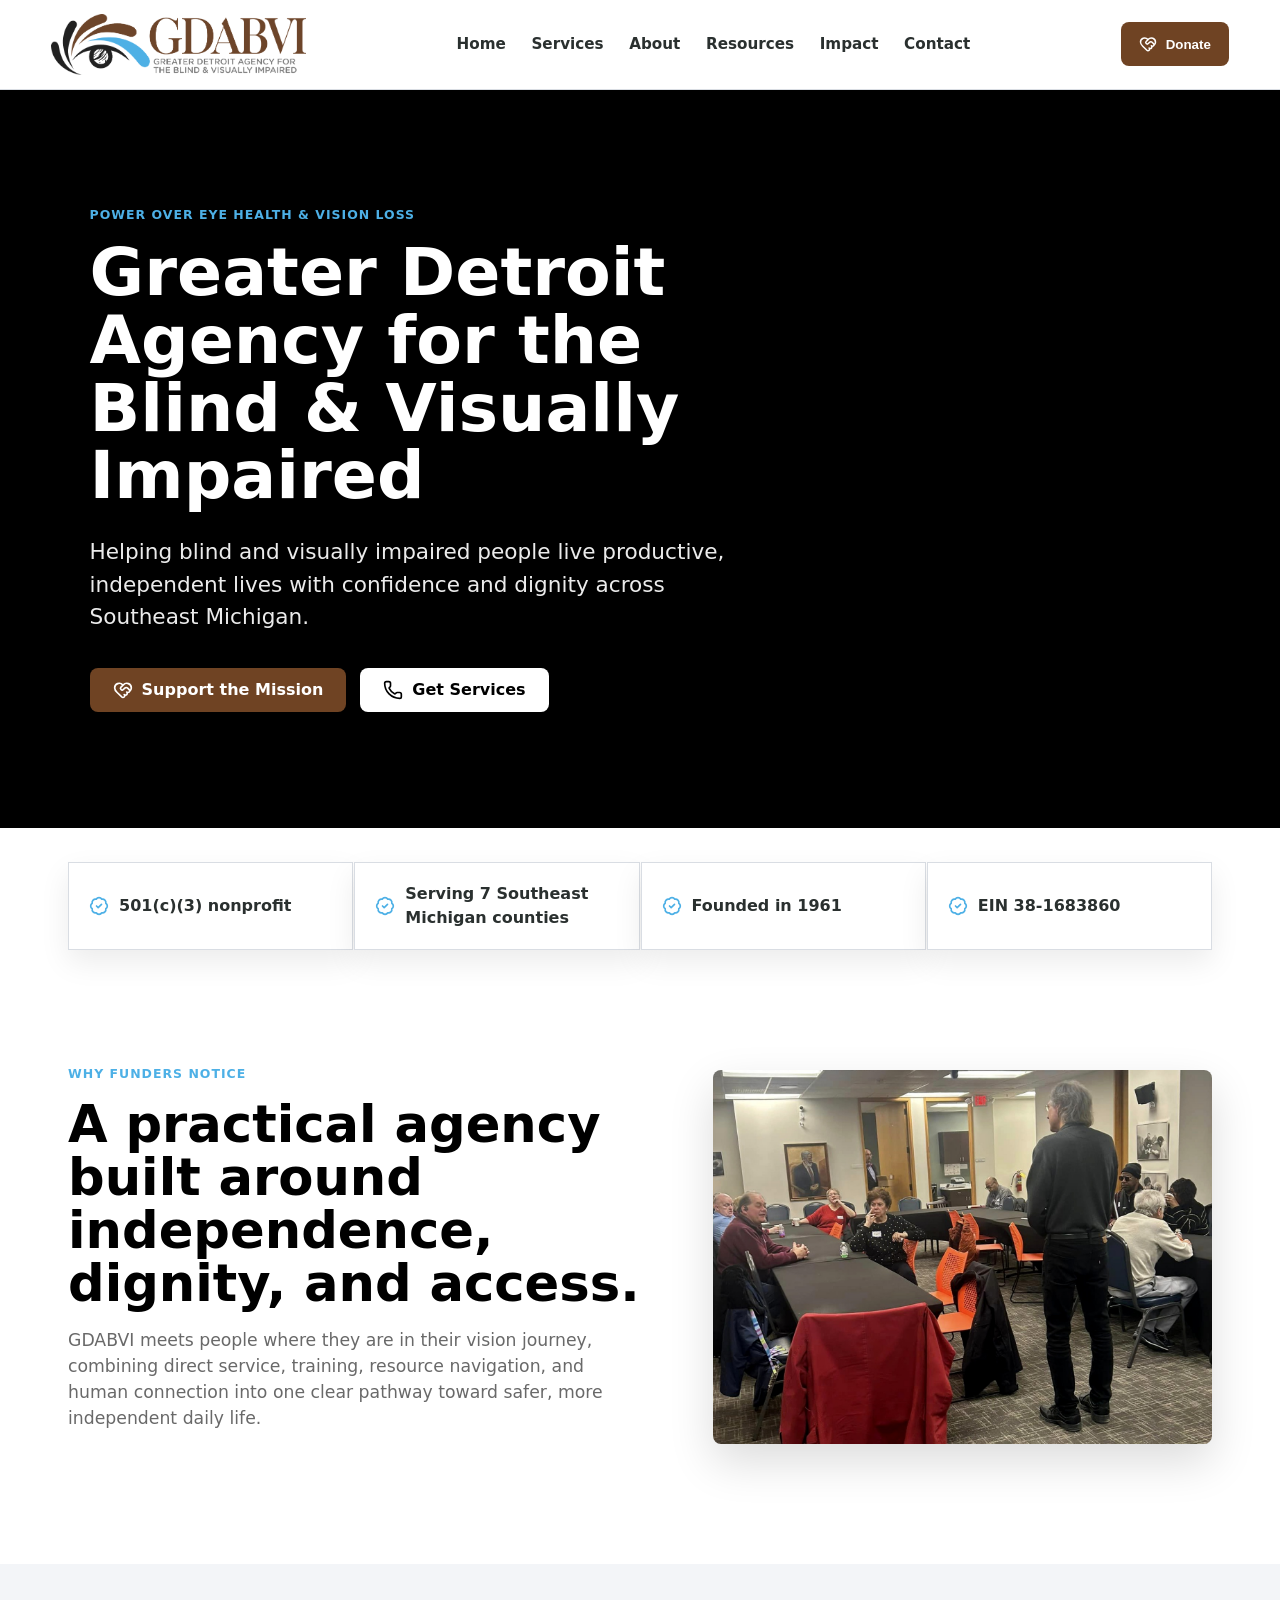
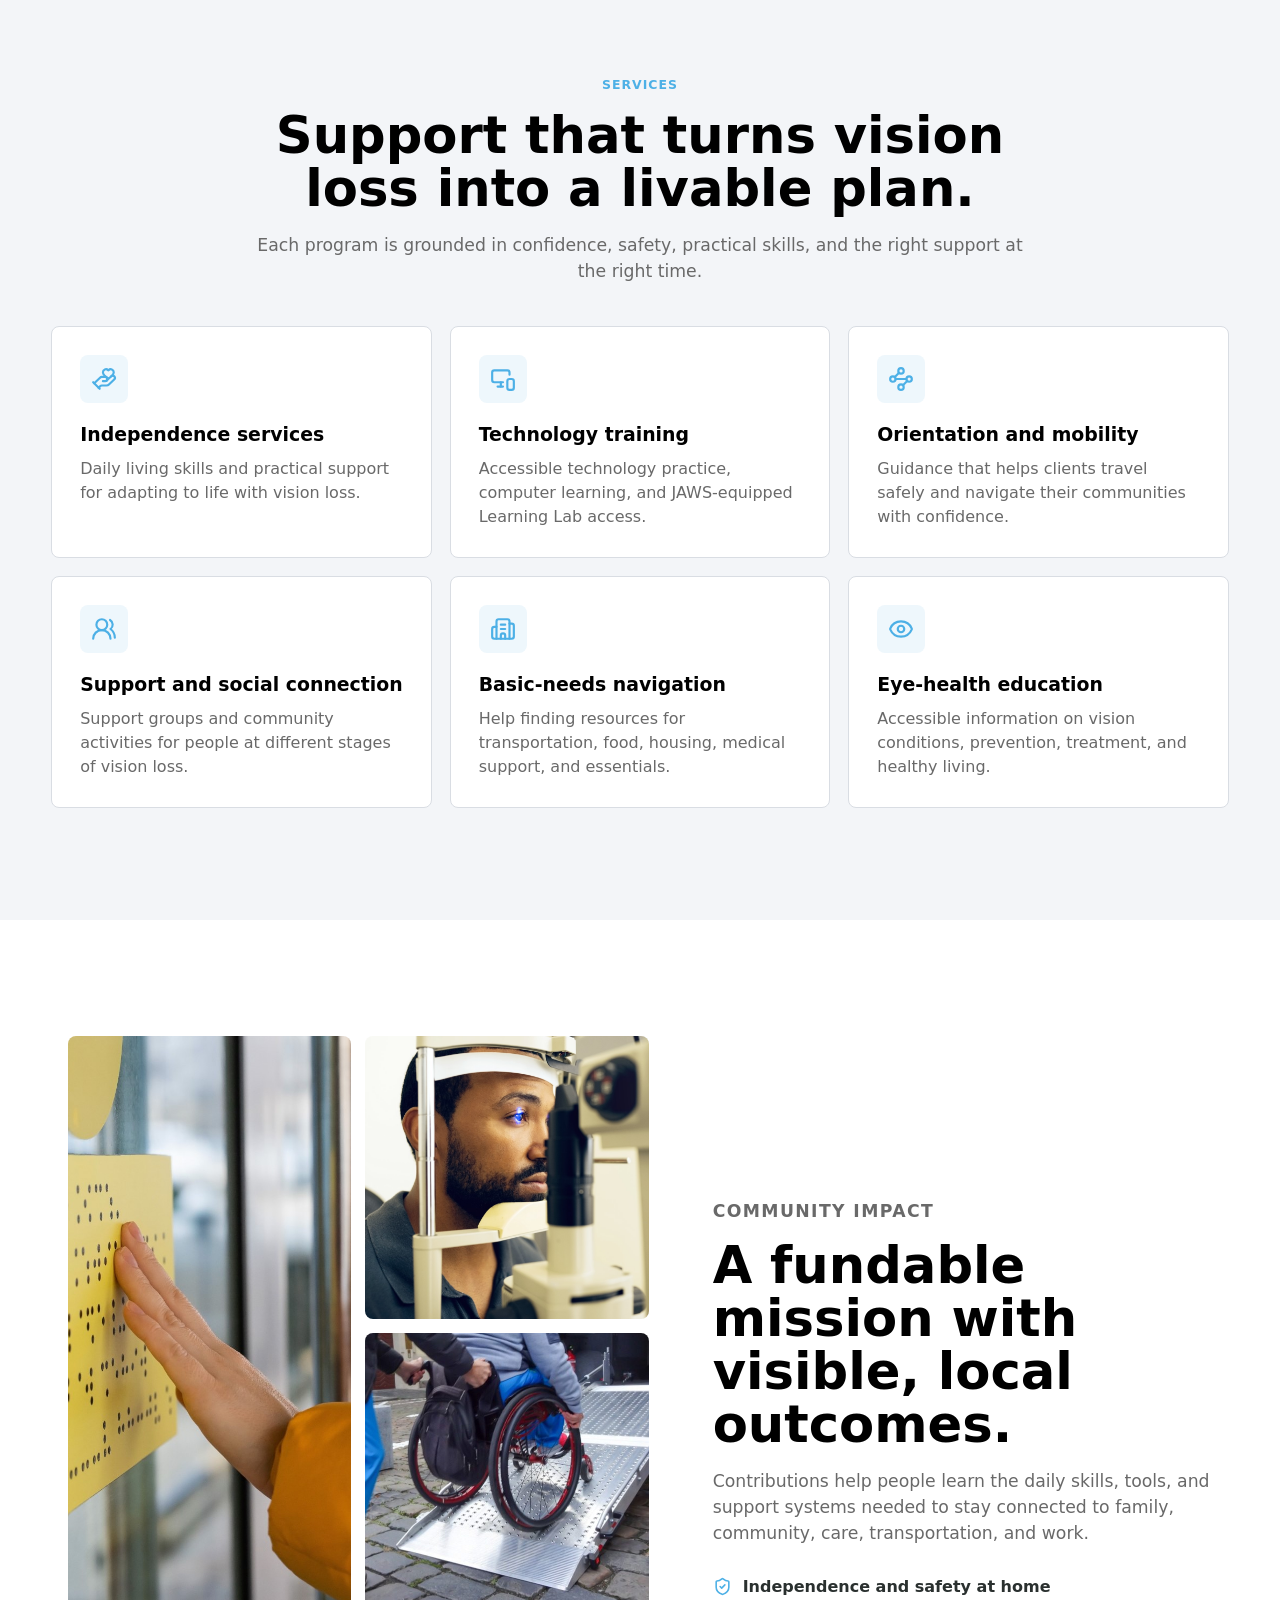
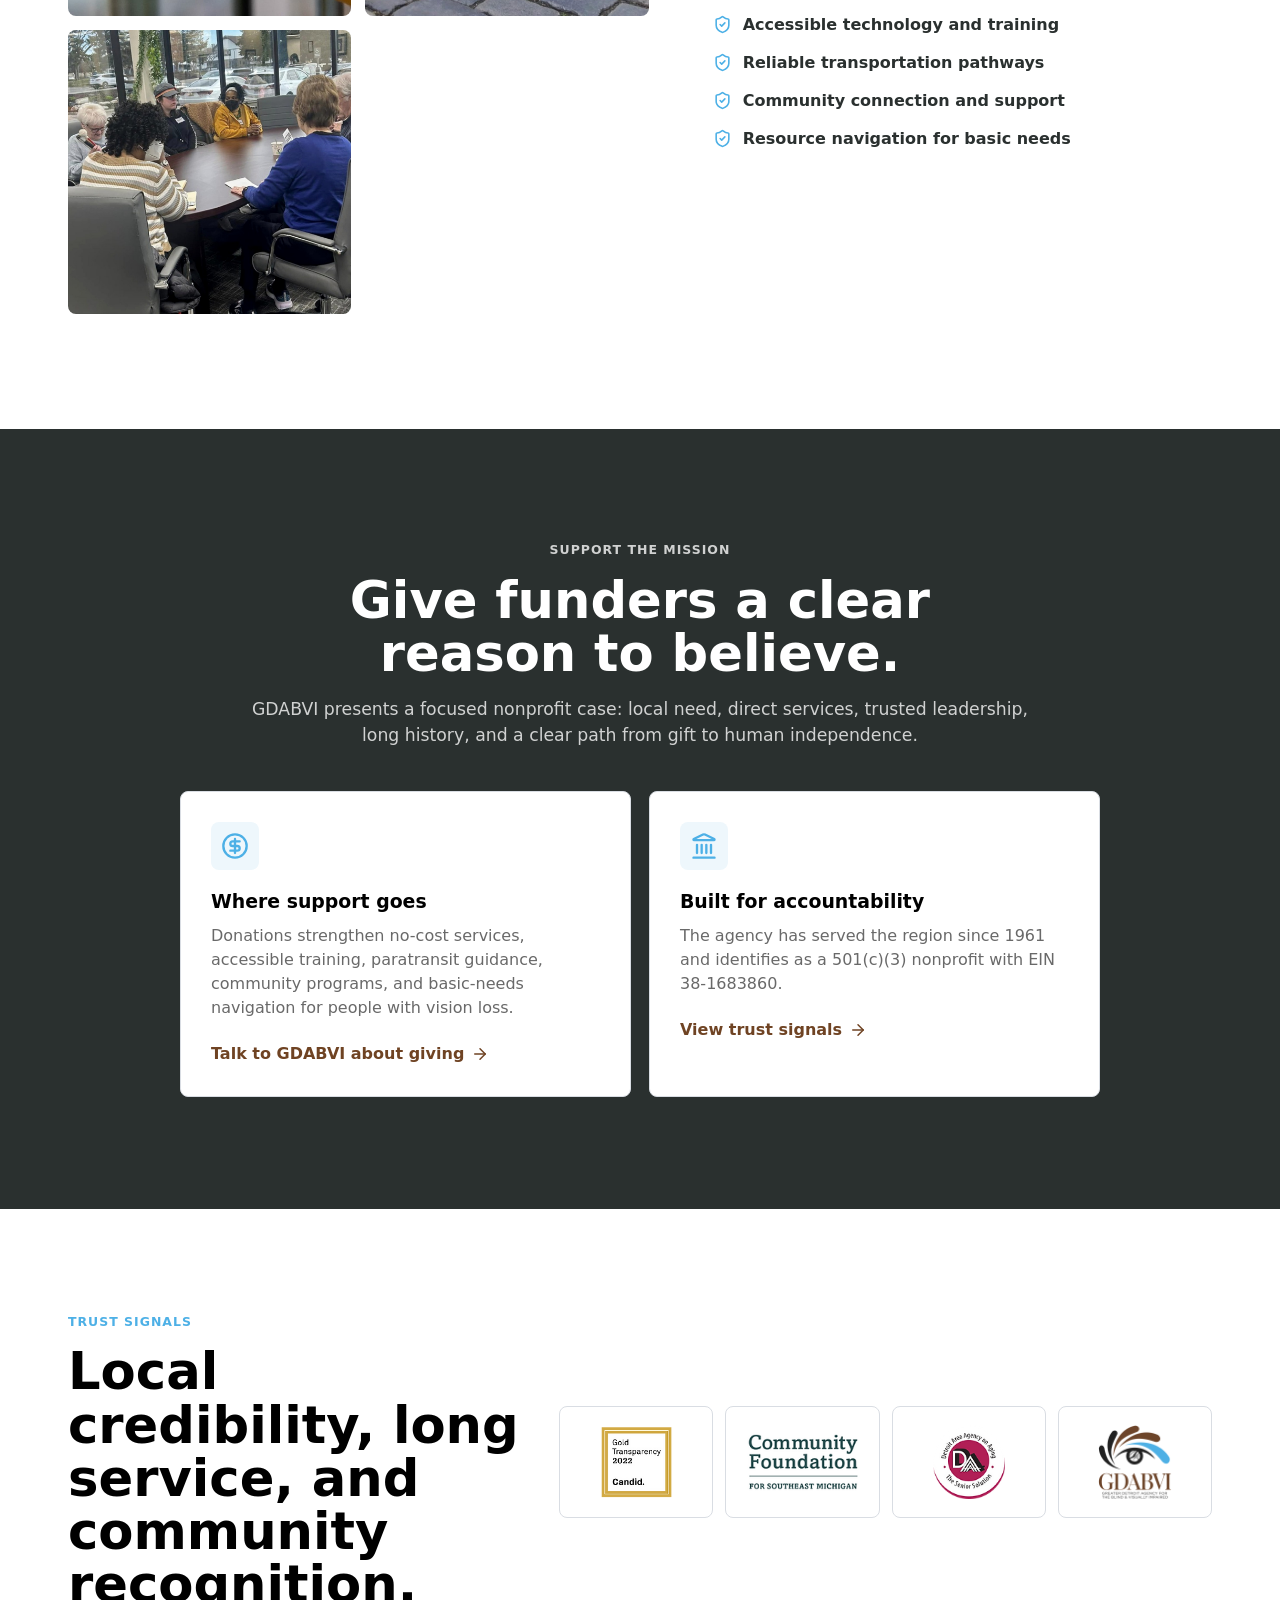
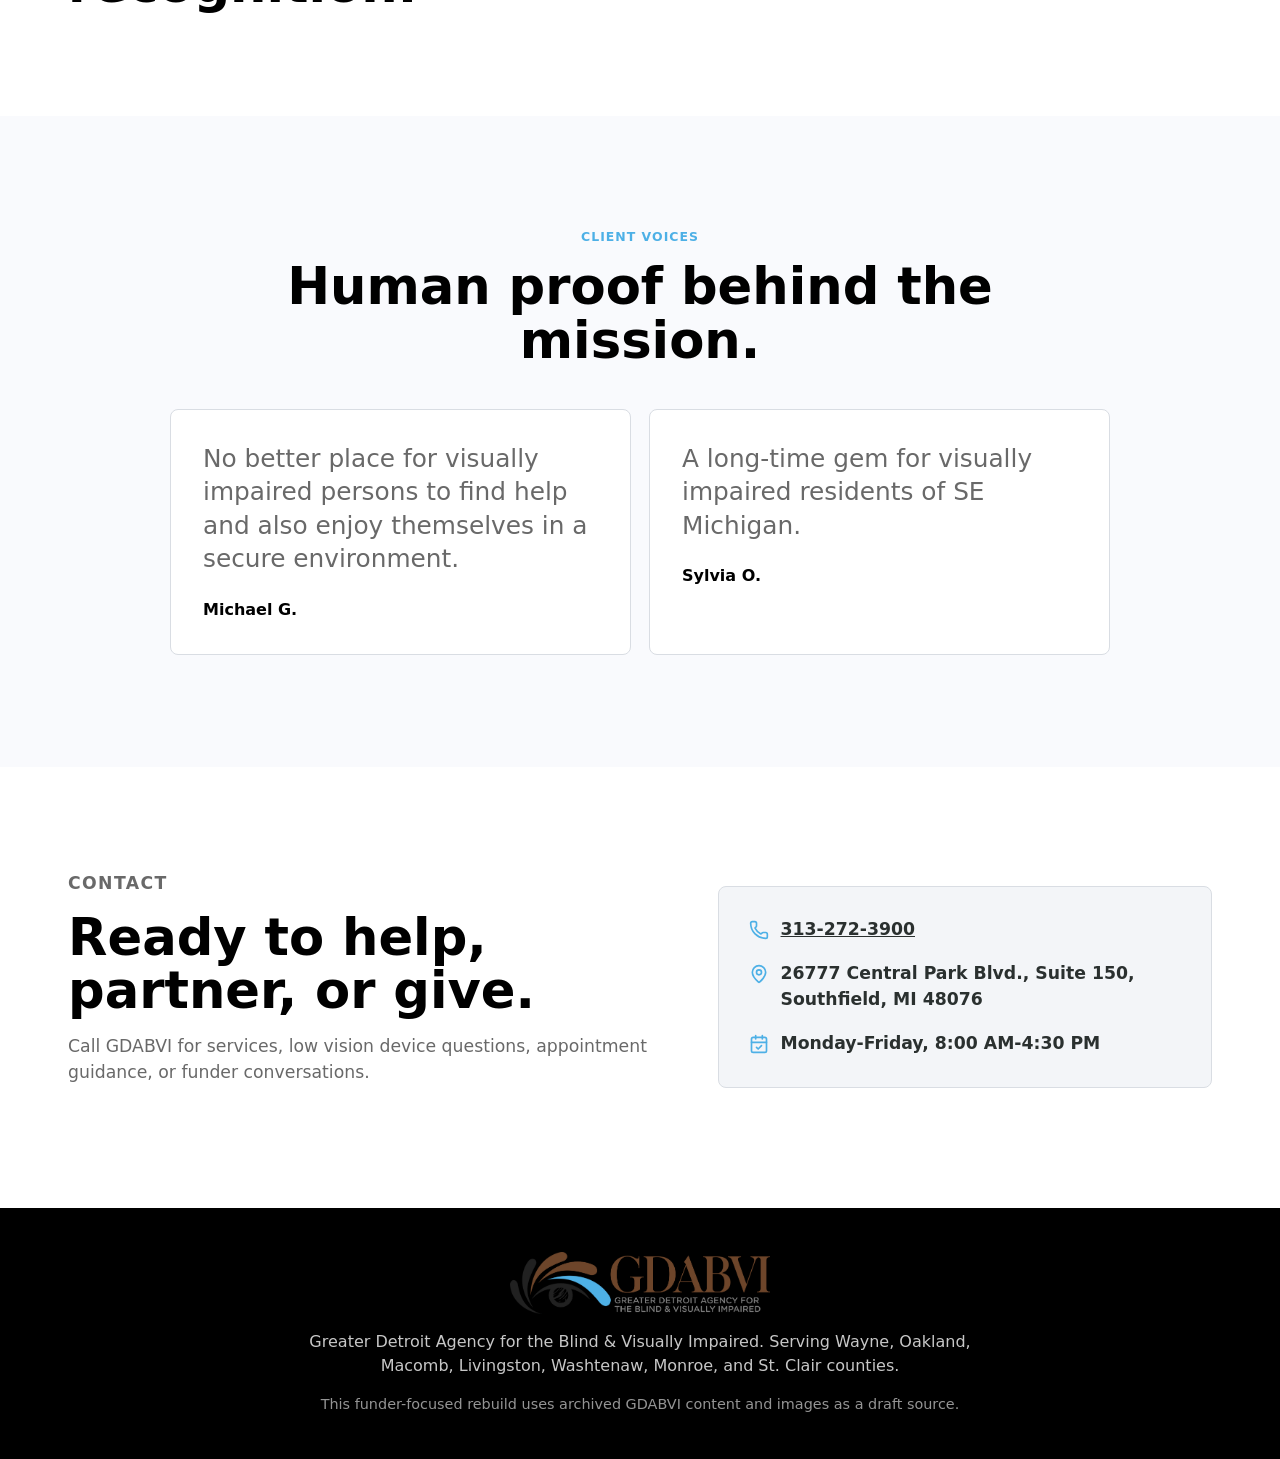
==== index.html @ 539a7a7c "Publish GDABVI static website" ====
<!doctype html>
<html lang="en">
  <head>
    <meta charset="UTF-8" />
    <meta name="viewport" content="width=device-width, initial-scale=1.0" />
    <meta
      name="description"
      content="Greater Detroit Agency for the Blind and Visually Impaired helps blind and visually impaired people live independent lives with confidence and dignity."
    />
    <title>GDABVI | Life Beyond Sight</title>
    <script type="module" crossorigin src="./assets/index-BLLdKaLo.js"></script>
    <link rel="stylesheet" crossorigin href="./assets/index-Du0Cpmyk.css">
  </head>
  <body>
    <div id="root"></div>
  </body>
</html>
---- assets/index-Du0Cpmyk.css ----
:root{--color-ink: #202020;--color-black: #000000;--color-charcoal: #2a302f;--color-gray: #696969;--color-mid-gray: #808080;--color-line: #d9dde3;--color-soft: #f3f5f8;--color-soft-2: #f9fafd;--color-white: #ffffff;--color-blue: #4db0e6;--color-brown: #6f4323;--color-brown-dark: #56321d;--shadow-soft: 0 18px 45px rgba(0, 0, 0, .14);--max-width: 1180px;--radius: 8px;color:var(--color-ink);background:var(--color-white);font-family:Inter,ui-sans-serif,system-ui,-apple-system,BlinkMacSystemFont,Segoe UI,sans-serif;font-size:16px;line-height:1.5}*{box-sizing:border-box}html{scroll-behavior:smooth}body{margin:0;min-width:320px;background:var(--color-white)}img{display:block;max-width:100%}a{color:inherit}a:focus-visible,button:focus-visible{outline:3px solid var(--color-blue);outline-offset:4px}.site-header{position:sticky;z-index:20;top:0;display:flex;align-items:center;justify-content:space-between;gap:24px;min-height:78px;padding:14px clamp(18px,4vw,54px);background:#fffffff5;border-bottom:1px solid var(--color-line);-webkit-backdrop-filter:blur(14px);backdrop-filter:blur(14px)}.brand{display:inline-flex;align-items:center;width:min(255px,47vw)}.brand img{width:100%;height:auto}.nav-links{display:flex;align-items:center;gap:clamp(16px,2vw,30px);font-size:.95rem;font-weight:700;color:var(--color-charcoal)}.nav-links a,.nav-links button,.text-link{border:0;padding:0;background:transparent;color:inherit;font:inherit;text-decoration:none;cursor:pointer}.nav-links a:hover,.nav-links button:hover,.text-link:hover{color:var(--color-blue)}.nav-donate,.button,.menu-button{display:inline-flex;align-items:center;justify-content:center;gap:9px;min-height:44px;border-radius:var(--radius);font-weight:800;text-decoration:none}.nav-donate{border:0;padding:0 18px;background:var(--color-brown);color:var(--color-white);cursor:pointer}.nav-donate:hover,.button.primary:hover{background:var(--color-brown-dark)}.menu-button{display:none;width:46px;border:1px solid var(--color-line);color:var(--color-ink);background:var(--color-white)}.hero{position:relative;min-height:clamp(680px,82vh,840px);display:flex;align-items:center;overflow:hidden;color:var(--color-white)}.hero-slideshow,.hero-slide,.hero-overlay{position:absolute;inset:0}.hero-slideshow{overflow:hidden;background:var(--color-black)}.hero-slide{background-position:center;background-size:cover;opacity:0;transform:translate(-2%) scale(1.08);animation:heroSlide 35s infinite ease-in-out}.hero-slide:nth-child(2){background-position:center 42%}.hero-slide:nth-child(4){background-position:center 48%}@keyframes heroSlide{0%{opacity:1;transform:translate(-2%) scale(1.08)}17%{opacity:1}22%{opacity:0}95%{opacity:0;transform:translate(2%) scale(1.08)}to{opacity:1;transform:translate(-2%) scale(1.08)}}@media(prefers-reduced-motion:reduce){html{scroll-behavior:auto}.hero-slide{animation:none;opacity:0}.hero-slide:first-child{opacity:1}}.hero-overlay{background:linear-gradient(90deg,#000000c7,#0000009e 42%,#0000007a),#00000057}.hero-content{position:relative;z-index:1;width:min(820px,calc(100% - 36px));margin-left:clamp(18px,7vw,96px);padding:clamp(36px,6vh,72px) 0}.eyebrow,.kicker{margin:0 0 14px;color:var(--color-blue);font-size:.78rem;font-weight:900;letter-spacing:.08em;text-transform:uppercase}.hero h1{margin:0;max-width:13ch;color:var(--color-white);font-size:clamp(2.55rem,5.2vw,4.9rem);line-height:1.02;letter-spacing:0}.hero-copy{max-width:650px;margin:26px 0 0;color:#ffffffeb;font-size:clamp(1.08rem,2vw,1.35rem)}.hero-actions{display:flex;flex-wrap:wrap;gap:14px;margin-top:34px}.button{padding:0 22px;min-width:182px;border:1px solid transparent}.button.primary{background:var(--color-brown);color:var(--color-white)}.button.secondary{background:var(--color-white);color:var(--color-black)}.button.secondary:hover{border-color:var(--color-blue);color:var(--color-black)}.proof-strip{display:grid;grid-template-columns:repeat(4,minmax(0,1fr));gap:1px;max-width:var(--max-width);margin:0 auto;padding:clamp(22px,4vw,34px) clamp(18px,4vw,0px) 0;position:relative;z-index:2}.proof-item{display:flex;align-items:center;gap:10px;min-height:88px;padding:18px 20px;background:var(--color-white);border:1px solid var(--color-line);box-shadow:0 12px 28px #00000014;color:var(--color-charcoal);font-weight:800}.proof-item svg{flex:0 0 auto;color:var(--color-blue)}.subpage-hero{display:grid;grid-template-columns:minmax(0,.92fr) minmax(320px,.72fr);gap:clamp(34px,5vw,76px);align-items:center;max-width:var(--max-width);margin:0 auto;padding:clamp(76px,10vw,124px) clamp(18px,4vw,0px) clamp(42px,6vw,74px)}.subpage-hero h1{margin:0;color:var(--color-black);font-size:clamp(2.55rem,5.5vw,5rem);line-height:1;letter-spacing:0}.subpage-hero p:not(.eyebrow){max-width:720px;color:var(--color-gray);font-size:clamp(1.08rem,2vw,1.32rem)}.subpage-hero .button.secondary{border-color:var(--color-line);box-shadow:none}.subpage-hero-image img{width:100%;aspect-ratio:4 / 4.6;object-fit:cover;border-radius:var(--radius);box-shadow:var(--shadow-soft)}.services-hero{background:linear-gradient(180deg,var(--color-white) 0%,var(--color-soft-2) 100%)}.mission-band,.image-feature,.contact-band{display:grid;grid-template-columns:minmax(0,1fr) minmax(320px,.86fr);gap:clamp(32px,5vw,70px);align-items:center;max-width:var(--max-width);margin:0 auto;padding:clamp(74px,9vw,118px) clamp(18px,4vw,0px)}.mission-copy h2,.section-intro h2,.feature-copy h2,.trust-copy h2,.contact-band h2{margin:0;color:var(--color-black);font-size:clamp(2rem,4vw,3.55rem);line-height:1.04;letter-spacing:0}.mission-copy p:not(.kicker),.section-intro p:not(.kicker),.feature-copy p,.contact-band p{color:var(--color-gray);font-size:1.08rem}.mission-photo img{width:100%;aspect-ratio:4 / 3;object-fit:cover;border-radius:var(--radius);box-shadow:var(--shadow-soft)}.section{padding:clamp(70px,9vw,112px) clamp(18px,4vw,54px)}.services-section{background:var(--color-soft)}.section-intro{max-width:790px;margin:0 auto 42px;text-align:center}.services-grid{display:grid;grid-template-columns:repeat(3,minmax(0,1fr));gap:18px;max-width:var(--max-width);margin:0 auto}.services-page-section{background:var(--color-white)}.service-detail-grid{display:grid;grid-template-columns:repeat(3,minmax(0,1fr));gap:18px;max-width:var(--max-width);margin:0 auto}.service-detail-card{padding:28px;border:1px solid var(--color-line);border-radius:var(--radius);background:var(--color-soft-2)}.service-detail-card h3{margin:0 0 12px;color:var(--color-black);font-size:1.25rem;line-height:1.23}.service-detail-card p{margin:0;color:var(--color-gray)}.service-detail-card ul{display:grid;gap:10px;margin:22px 0 0;padding:0;list-style:none}.service-detail-card li{display:flex;gap:9px;align-items:flex-start;color:var(--color-charcoal);font-weight:750;font-size:.95rem}.service-detail-card li svg{flex:0 0 auto;color:var(--color-blue);margin-top:2px}.service-path{display:grid;grid-template-columns:minmax(0,.76fr) minmax(340px,1fr);gap:clamp(32px,5vw,70px);align-items:start;padding:clamp(72px,9vw,108px) clamp(18px,4vw,54px);background:var(--color-charcoal);color:var(--color-white)}.service-path-copy{max-width:520px;margin-left:auto}.service-path-copy h2{margin:0;color:var(--color-white);font-size:clamp(2rem,4vw,3.55rem);line-height:1.04}.service-path-copy p:not(.kicker){color:#ffffffc7;font-size:1.08rem}.path-steps{display:grid;gap:12px;max-width:610px;margin:0;padding:0;list-style:none}.path-steps li{display:grid;grid-template-columns:58px minmax(0,1fr);gap:18px;align-items:center;min-height:92px;padding:18px;border:1px solid rgba(255,255,255,.2);border-radius:var(--radius);background:#ffffff0f}.path-steps span{display:inline-flex;align-items:center;justify-content:center;width:54px;height:54px;border-radius:50%;color:var(--color-black);background:var(--color-blue);font-weight:900}.path-steps p{margin:0;color:var(--color-white);font-size:1.1rem;font-weight:800}.service-investment{padding-top:clamp(74px,9vw,118px);padding-bottom:clamp(74px,9vw,118px)}.services-cta{display:grid;grid-template-columns:56px minmax(0,1fr) auto;gap:22px;align-items:center;max-width:var(--max-width);margin:0 auto clamp(76px,9vw,116px);padding:30px;border-radius:var(--radius);background:var(--color-soft);border:1px solid var(--color-line)}.services-cta>svg{color:var(--color-blue)}.services-cta h2{margin:0;color:var(--color-black);font-size:clamp(1.8rem,3vw,2.75rem);line-height:1.05}.services-cta p:not(.kicker){margin-bottom:0;color:var(--color-gray)}.services-page{background:var(--color-white)}.investor-services-hero{padding:clamp(78px,9vw,128px) clamp(18px,4vw,54px);background:var(--color-charcoal);color:var(--color-white);overflow:hidden}.investor-hero-inner{display:grid;grid-template-columns:minmax(0,.92fr) minmax(360px,.72fr);gap:clamp(34px,6vw,82px);align-items:center;max-width:var(--max-width);margin:0 auto}.investor-hero-copy h1{max-width:12ch;margin:0;color:var(--color-white);font-size:clamp(2.6rem,5.2vw,5rem);line-height:.98;letter-spacing:0}.investor-hero-copy p:not(.eyebrow){max-width:690px;color:#fffc;font-size:clamp(1.08rem,2vw,1.34rem)}.investor-services-hero .button.secondary{border-color:#ffffff47}.investor-brief-card{padding:14px;border:1px solid rgba(255,255,255,.22);border-radius:var(--radius);background:var(--color-white);color:var(--color-ink);box-shadow:var(--shadow-soft)}.brief-photo-grid{display:grid;grid-template-columns:minmax(0,1.25fr) minmax(0,.85fr);grid-template-rows:168px 168px;gap:10px}.brief-photo-grid img{width:100%;height:100%;object-fit:cover;border-radius:var(--radius)}.brief-photo-grid img:first-child{grid-row:1 / span 2}.brief-stat-list{display:grid;gap:1px;margin:14px 0 0}.brief-stat-list div{display:grid;grid-template-columns:112px minmax(0,1fr);gap:18px;align-items:start;padding:18px;background:var(--color-soft-2)}.brief-stat-list dt{color:var(--color-brown);font-size:clamp(1.55rem,3vw,2.3rem);font-weight:900;line-height:1}.brief-stat-list dd{display:grid;gap:5px;margin:0}.brief-stat-list strong{color:var(--color-black);font-size:.78rem;font-weight:900;letter-spacing:.08em;text-transform:uppercase}.brief-stat-list span{color:var(--color-gray)}.outcome-strip{display:grid;grid-template-columns:repeat(3,minmax(0,1fr));gap:12px;max-width:var(--max-width);margin:0 auto;padding:clamp(24px,4vw,38px) clamp(18px,4vw,0px) 0}.outcome-strip article{display:flex;gap:16px;min-height:134px;padding:24px;border:1px solid var(--color-line);border-top:4px solid var(--color-blue);border-radius:var(--radius);background:var(--color-white);box-shadow:0 12px 26px #00000012}.outcome-strip article:nth-child(2){border-top-color:var(--color-brown)}.outcome-strip svg{flex:0 0 auto;color:var(--color-blue);margin-top:3px}.outcome-strip article:nth-child(2) svg{color:var(--color-brown)}.outcome-strip h2{margin:0 0 6px;color:var(--color-black);font-size:1.05rem;line-height:1.2}.outcome-strip p{margin:0;color:var(--color-gray)}.portfolio-section{display:grid;grid-template-columns:minmax(280px,.42fr) minmax(0,1fr);gap:clamp(30px,5vw,62px);align-items:start;max-width:var(--max-width);margin:0 auto;padding:clamp(76px,9vw,122px) clamp(18px,4vw,0px)}.portfolio-intro-panel{position:sticky;top:108px}.portfolio-intro-panel h2,.funding-model-heading h2,.services-proof-copy h2{margin:0;color:var(--color-black);font-size:clamp(2rem,4vw,3.6rem);line-height:1.04;letter-spacing:0}.portfolio-intro-panel p,.funding-model-heading p,.services-proof-copy p{color:var(--color-gray);font-size:1.08rem}.portfolio-intro-panel figure{margin:34px 0 0}.portfolio-intro-panel img{width:100%;aspect-ratio:4 / 3;object-fit:cover;border-radius:var(--radius);box-shadow:var(--shadow-soft)}.portfolio-intro-panel figcaption{margin-top:14px;color:var(--color-gray);font-size:.94rem;font-weight:750}.portfolio-track-list{display:grid;gap:16px}.portfolio-track{display:grid;grid-template-columns:68px minmax(0,1fr);gap:22px;padding:clamp(22px,3vw,30px);border:1px solid var(--color-line);border-left:5px solid var(--color-blue);border-radius:var(--radius);background:var(--color-white)}.portfolio-track:nth-child(2n){border-left-color:var(--color-brown);background:var(--color-soft-2)}.track-number{color:var(--color-brown);font-size:1.55rem;font-weight:900;line-height:1}.track-heading{display:flex;gap:14px;align-items:center}.service-icon.compact{flex:0 0 auto;width:42px;height:42px;margin-bottom:0}.track-heading h3{margin:0;color:var(--color-black);font-size:clamp(1.25rem,2vw,1.55rem);line-height:1.15}.track-need{max-width:760px;margin:16px 0 0;color:var(--color-gray)}.track-columns{display:grid;grid-template-columns:repeat(2,minmax(0,1fr));gap:12px;margin-top:20px}.track-columns div{padding:16px;border:1px solid var(--color-line);border-radius:var(--radius);background:var(--color-white)}.track-columns span{display:block;margin-bottom:7px;color:var(--color-brown);font-size:.74rem;font-weight:900;letter-spacing:.08em;text-transform:uppercase}.track-columns p{margin:0;color:var(--color-charcoal);font-weight:700}.funding-model-section{padding:clamp(76px,9vw,122px) clamp(18px,4vw,54px);background:var(--color-soft)}.funding-model-heading{max-width:800px;margin:0 auto 38px;text-align:center}.model-table{max-width:var(--max-width);margin:0 auto;border:1px solid var(--color-line);border-radius:var(--radius);overflow:hidden;background:var(--color-white);box-shadow:0 14px 32px #00000014}.model-row{display:grid;grid-template-columns:minmax(0,.85fr) minmax(0,1fr) minmax(0,1fr)}.model-row>div{padding:22px;border-right:1px solid var(--color-line)}.model-row>div:last-child{border-right:0}.model-head{background:var(--color-black);color:var(--color-white);font-size:.78rem;font-weight:900;letter-spacing:.08em;text-transform:uppercase}.model-row:not(.model-head){border-bottom:1px solid var(--color-line);color:var(--color-charcoal);font-weight:750}.model-row:not(.model-head):last-child{border-bottom:0}.model-row:not(.model-head):nth-child(odd){background:var(--color-soft-2)}.services-proof-section{display:grid;grid-template-columns:minmax(340px,.92fr) minmax(320px,.85fr);gap:clamp(34px,6vw,76px);align-items:center;padding:clamp(78px,9vw,126px) clamp(18px,4vw,54px);background:var(--color-black);color:var(--color-white)}.proof-photo-wall{display:grid;grid-template-columns:repeat(6,minmax(0,1fr));grid-template-rows:190px 190px;gap:12px;max-width:650px;margin-left:auto}.proof-photo-wall img{width:100%;height:100%;object-fit:cover;border-radius:var(--radius)}.proof-photo-wall img:first-child{grid-column:1 / 5;grid-row:1 / 3}.proof-photo-wall img:nth-child(2){grid-column:5 / 7}.proof-photo-wall img:nth-child(3){grid-column:5 / 7}.services-proof-copy{max-width:620px}.services-proof-copy h2{color:var(--color-white)}.services-proof-copy p{color:#ffffffc7}.proof-logo-row{display:grid;grid-template-columns:repeat(3,minmax(0,1fr));gap:10px;margin-top:28px}.proof-logo-row img{width:100%;height:96px;object-fit:contain;padding:14px;border-radius:var(--radius);background:var(--color-white)}.services-next-actions{display:flex;flex-wrap:wrap;gap:12px;margin-top:30px}.about-page{background:var(--color-white)}.about-hero{display:grid;grid-template-columns:minmax(0,.82fr) minmax(360px,.78fr);gap:clamp(34px,6vw,78px);align-items:center;max-width:var(--max-width);margin:0 auto;padding:clamp(76px,9vw,126px) clamp(18px,4vw,0px)}.about-hero-copy h1{max-width:11ch;margin:0;color:var(--color-black);font-size:clamp(2.7rem,5.4vw,5.2rem);line-height:.98;letter-spacing:0}.about-hero-copy p:not(.eyebrow){max-width:690px;color:var(--color-gray);font-size:clamp(1.08rem,2vw,1.34rem)}.about-hero .button.secondary{border-color:var(--color-line)}.about-identity-panel{display:grid;gap:12px;padding:14px;border-radius:var(--radius);background:var(--color-charcoal);box-shadow:var(--shadow-soft)}.identity-logo-card{display:grid;grid-template-columns:96px minmax(0,1fr);gap:18px;align-items:center;padding:18px;border-radius:var(--radius);background:var(--color-white)}.identity-logo-card img{width:96px;height:96px;object-fit:contain}.identity-logo-card p{margin:0;color:var(--color-black);font-size:clamp(1.18rem,2vw,1.5rem);font-weight:900;line-height:1.12}.identity-photo-stack{display:grid;grid-template-columns:minmax(0,1fr) minmax(0,.72fr);gap:12px}.identity-photo-stack img{width:100%;height:250px;object-fit:cover;border-radius:var(--radius)}.identity-photo-stack img:nth-child(2){height:250px}.about-stat-grid{display:grid;grid-template-columns:repeat(3,minmax(0,1fr));gap:1px;margin:0;overflow:hidden;border-radius:var(--radius)}.about-stat-grid div{padding:18px;background:var(--color-white)}.about-stat-grid dt{color:var(--color-brown);font-size:clamp(1.25rem,2.4vw,1.8rem);font-weight:900;line-height:1}.about-stat-grid dd{display:grid;gap:8px;margin:10px 0 0}.about-stat-grid strong{color:var(--color-black);font-size:.74rem;font-weight:900;letter-spacing:.08em;text-transform:uppercase}.about-stat-grid span{color:var(--color-gray);font-size:.92rem}.about-mission-section{display:grid;grid-template-columns:minmax(0,.78fr) minmax(360px,1fr);gap:clamp(34px,6vw,76px);align-items:center;padding:clamp(78px,9vw,126px) clamp(18px,4vw,54px);background:var(--color-black);color:var(--color-white)}.about-mission-copy{max-width:600px;margin-left:auto}.about-mission-copy h2,.history-heading h2,.service-area-map h2,.credibility-heading h2,.about-contact-cta h2{margin:0;color:var(--color-black);font-size:clamp(2rem,4vw,3.6rem);line-height:1.04;letter-spacing:0}.about-mission-copy h2{color:var(--color-white)}.mission-principles{display:grid;grid-template-columns:repeat(3,minmax(0,1fr));gap:12px;max-width:760px}.mission-principles article{min-height:220px;padding:24px;border:1px solid rgba(255,255,255,.2);border-radius:var(--radius);background:#ffffff0f}.mission-principles svg{color:var(--color-blue)}.mission-principles h3{margin:20px 0 10px;color:var(--color-white);font-size:1.2rem}.mission-principles p{margin:0;color:#ffffffc2}.about-history-section{max-width:var(--max-width);margin:0 auto;padding:clamp(78px,9vw,126px) clamp(18px,4vw,0px)}.history-heading{max-width:820px}.history-heading p:not(.kicker),.service-area-copy p,.credibility-heading p{color:var(--color-gray);font-size:1.08rem}.history-timeline{display:grid;grid-template-columns:repeat(3,minmax(0,1fr));gap:18px;margin-top:42px}.history-timeline article{position:relative;min-height:248px;padding:28px;border:1px solid var(--color-line);border-top:5px solid var(--color-blue);border-radius:var(--radius);background:var(--color-soft-2)}.history-timeline article:nth-child(2){border-top-color:var(--color-brown)}.history-timeline span{display:inline-flex;align-items:center;min-height:36px;padding:0 12px;border-radius:var(--radius);background:var(--color-white);color:var(--color-brown);font-weight:900}.history-timeline h3{margin:24px 0 10px;color:var(--color-black);font-size:1.25rem;line-height:1.2}.history-timeline p{margin:0;color:var(--color-gray)}.service-area-section{display:grid;grid-template-columns:minmax(0,.9fr) minmax(320px,.82fr);gap:clamp(34px,6vw,76px);align-items:center;padding:clamp(78px,9vw,126px) clamp(18px,4vw,54px);background:var(--color-soft)}.service-area-map{max-width:640px;margin-left:auto}.county-grid{display:grid;grid-template-columns:repeat(2,minmax(0,1fr));gap:10px;margin-top:30px}.county-grid span{display:flex;align-items:center;min-height:58px;padding:0 18px;border:1px solid var(--color-line);border-left:5px solid var(--color-blue);border-radius:var(--radius);background:var(--color-white);color:var(--color-charcoal);font-weight:900}.county-grid span:nth-child(2n){border-left-color:var(--color-brown)}.service-area-copy{max-width:560px}.service-area-copy img{width:100%;aspect-ratio:4 / 3;object-fit:cover;border-radius:var(--radius);box-shadow:var(--shadow-soft)}.service-area-copy p{margin:22px 0 0}.about-credibility-section{max-width:var(--max-width);margin:0 auto;padding:clamp(78px,9vw,126px) clamp(18px,4vw,0px)}.credibility-heading{max-width:820px;margin-bottom:38px}.credibility-grid{display:grid;grid-template-columns:repeat(4,minmax(0,1fr));gap:14px}.credibility-grid article{min-height:244px;padding:24px;border:1px solid var(--color-line);border-radius:var(--radius);background:var(--color-white)}.credibility-grid svg{color:var(--color-blue)}.credibility-grid article:nth-child(2n) svg{color:var(--color-brown)}.credibility-grid h3{margin:22px 0 10px;color:var(--color-black);font-size:1.15rem;line-height:1.18}.credibility-grid p{margin:0;color:var(--color-gray)}.about-logo-row{display:grid;grid-template-columns:repeat(3,minmax(0,1fr));gap:12px;margin-top:16px}.about-logo-row img{width:100%;height:112px;object-fit:contain;padding:16px;border:1px solid var(--color-line);border-radius:var(--radius);background:var(--color-soft-2)}.about-contact-cta{display:grid;grid-template-columns:minmax(0,1fr) minmax(320px,.58fr);gap:28px;align-items:center;max-width:var(--max-width);margin:0 auto clamp(76px,9vw,116px);padding:32px;border-radius:var(--radius);background:var(--color-charcoal);color:var(--color-white)}.about-contact-cta h2{color:var(--color-white);font-size:clamp(1.8rem,3vw,2.75rem)}.about-contact-actions{display:grid;gap:14px;justify-items:start}.about-contact-actions p{display:flex;gap:10px;align-items:flex-start;margin:0;color:#ffffffc7;font-weight:750}.about-contact-actions svg{flex:0 0 auto;color:var(--color-blue);margin-top:3px}.about-report-page{background:var(--color-white)}.about-cover{padding:clamp(64px,9vw,116px) clamp(18px,4vw,54px) clamp(34px,5vw,58px);border-bottom:1px solid var(--color-line)}.about-cover-grid{display:grid;grid-template-columns:150px minmax(0,1fr) minmax(160px,.28fr);gap:clamp(28px,5vw,66px);align-items:end;max-width:var(--max-width);margin:0 auto}.about-cover-mark{align-self:start;display:grid;gap:14px;padding-top:6px}.about-cover-mark img{width:96px;height:96px;object-fit:contain}.about-cover-mark span{display:block;color:var(--color-brown);font-size:.78rem;font-weight:900;letter-spacing:.08em;text-transform:uppercase}.about-cover-copy h1{max-width:14ch;margin:0;color:var(--color-black);font-size:clamp(3rem,6.1vw,6.4rem);line-height:.95;letter-spacing:0}.about-cover-copy p:not(.eyebrow){max-width:760px;color:var(--color-gray);font-size:clamp(1.08rem,2vw,1.36rem)}.report-actions{display:flex;flex-wrap:wrap;gap:12px;margin-top:30px}.about-cover .button.secondary{border-color:var(--color-line)}.about-cover-year{display:grid;justify-items:end;gap:8px;padding-left:24px;border-left:1px solid var(--color-line);color:var(--color-black)}.about-cover-year span{color:var(--color-blue);font-size:.78rem;font-weight:900;letter-spacing:.08em;text-transform:uppercase}.about-cover-year strong{color:var(--color-brown);font-size:clamp(3rem,6vw,6.25rem);line-height:.9}.about-photo-band{display:grid;grid-template-columns:minmax(0,1.2fr) minmax(0,.8fr) minmax(0,1fr);gap:12px;max-width:var(--max-width);margin:clamp(42px,6vw,70px) auto 0}.about-photo-band img{width:100%;height:clamp(250px,29vw,360px);object-fit:cover;border-radius:var(--radius)}.about-photo-band img:nth-child(2){margin-top:clamp(28px,4vw,54px);height:clamp(220px,24vw,300px)}.report-facts{display:grid;grid-template-columns:repeat(3,minmax(0,1fr));max-width:var(--max-width);margin:0 auto;padding:0 clamp(18px,4vw,0px);border-bottom:1px solid var(--color-line)}.report-facts article{min-height:190px;padding:clamp(26px,4vw,38px) 26px;border-left:1px solid var(--color-line)}.report-facts article:last-child{border-right:1px solid var(--color-line)}.report-facts span{color:var(--color-brown);font-size:.76rem;font-weight:900;letter-spacing:.08em;text-transform:uppercase}.report-facts strong{display:block;margin-top:16px;color:var(--color-black);font-size:clamp(2rem,4vw,3.4rem);line-height:.95}.report-facts p{margin:16px 0 0;color:var(--color-gray)}.story-split{display:grid;grid-template-columns:minmax(320px,.78fr) minmax(0,1fr);gap:clamp(34px,6vw,78px);align-items:center;max-width:var(--max-width);margin:0 auto;padding:clamp(78px,9vw,126px) clamp(18px,4vw,0px)}.story-media img{width:100%;aspect-ratio:4 / 5;object-fit:cover;border-radius:var(--radius);box-shadow:var(--shadow-soft)}.story-media p{margin:16px 0 0;color:var(--color-charcoal);font-weight:800}.story-copy h2,.dossier-heading h2,.history-rail h2,.county-ledger h2,.trust-ledger-copy h2,.about-closing h2{margin:0;color:var(--color-black);font-size:clamp(2rem,4vw,3.7rem);line-height:1.04;letter-spacing:0}.story-copy p:not(.kicker),.history-rail p,.trust-ledger-copy p{color:var(--color-gray);font-size:1.08rem}.story-copy blockquote{margin:30px 0 0;padding:22px 0 22px 24px;border-left:5px solid var(--color-blue);color:var(--color-black);font-size:clamp(1.28rem,2vw,1.65rem);font-weight:850;line-height:1.28}.dossier-section{padding:clamp(76px,9vw,122px) clamp(18px,4vw,54px);background:var(--color-soft)}.dossier-heading{max-width:var(--max-width);margin:0 auto 34px}.dossier-heading h2{max-width:760px}.dossier-list{max-width:var(--max-width);margin:0 auto;border-top:1px solid var(--color-line);background:var(--color-white)}.dossier-list article{display:grid;grid-template-columns:76px minmax(0,1fr);gap:20px;align-items:start;padding:26px 0;border-bottom:1px solid var(--color-line)}.dossier-list svg{justify-self:center;color:var(--color-blue);margin-top:4px}.dossier-list article:nth-child(2n) svg{color:var(--color-brown)}.dossier-list h3{margin:0 0 8px;color:var(--color-black);font-size:1.28rem;line-height:1.18}.dossier-list p{max-width:780px;margin:0;color:var(--color-gray)}.vertical-history-section{display:grid;grid-template-columns:minmax(260px,.42fr) minmax(0,1fr);gap:clamp(34px,6vw,78px);max-width:var(--max-width);margin:0 auto;padding:clamp(78px,9vw,126px) clamp(18px,4vw,0px)}.history-rail{position:sticky;top:108px;align-self:start;padding-top:4px}.vertical-history-list{position:relative;display:grid;gap:0}.vertical-history-list:before{content:"";position:absolute;top:0;bottom:0;left:82px;width:1px;background:var(--color-line)}.vertical-history-list article{position:relative;display:grid;grid-template-columns:110px minmax(0,1fr);gap:26px;min-height:152px;padding-bottom:30px}.vertical-history-list article:before{content:"";position:absolute;left:75px;top:8px;width:15px;height:15px;border-radius:50%;background:var(--color-blue);box-shadow:0 0 0 6px var(--color-white)}.vertical-history-list article:nth-child(2):before{background:var(--color-brown)}.vertical-history-list span{color:var(--color-brown);font-weight:900}.vertical-history-list h3{margin:0 0 8px;color:var(--color-black);font-size:1.35rem;line-height:1.15}.vertical-history-list p{margin:0;color:var(--color-gray)}.county-ledger{padding:clamp(76px,9vw,118px) clamp(18px,4vw,54px);background:var(--color-black);color:var(--color-white)}.county-ledger>div{max-width:var(--max-width);margin:0 auto}.county-ledger h2{max-width:720px;color:var(--color-white)}.county-ledger-list{display:grid;grid-template-columns:repeat(7,minmax(0,1fr));gap:1px;max-width:var(--max-width);margin:38px auto 0;border:1px solid rgba(255,255,255,.18);background:#ffffff2e}.county-ledger-list span{display:grid;gap:18px;min-height:132px;padding:18px;background:var(--color-charcoal);color:var(--color-white);font-weight:900}.county-ledger-list small{color:var(--color-blue);font-weight:900}.trust-ledger{display:grid;grid-template-columns:minmax(0,.86fr) minmax(320px,.74fr);gap:clamp(34px,6vw,78px);align-items:center;max-width:var(--max-width);margin:0 auto;padding:clamp(78px,9vw,126px) clamp(18px,4vw,0px)}.trust-ledger-copy h2{max-width:820px}.trust-ledger-logos{display:grid;gap:12px}.trust-ledger-logos img{width:100%;height:118px;object-fit:contain;padding:18px;border:1px solid var(--color-line);border-radius:var(--radius);background:var(--color-soft-2)}.about-closing{display:grid;grid-template-columns:minmax(0,1fr) minmax(320px,.58fr);gap:28px;align-items:center;max-width:var(--max-width);margin:0 auto clamp(76px,9vw,116px);padding:32px 0;border-top:1px solid var(--color-line);border-bottom:1px solid var(--color-line)}.about-closing h2{font-size:clamp(1.8rem,3vw,2.75rem)}.about-closing-actions{display:grid;gap:14px;justify-items:start}.about-closing-actions p{display:flex;gap:10px;align-items:flex-start;margin:0;color:var(--color-gray);font-weight:750}.about-closing-actions svg{flex:0 0 auto;color:var(--color-blue);margin-top:3px}.service-card,.support-panel,.testimonial-card{border:1px solid var(--color-line);border-radius:var(--radius);background:var(--color-white)}.service-card{min-height:232px;padding:28px}.service-icon,.panel-icon{display:inline-flex;align-items:center;justify-content:center;width:48px;height:48px;margin-bottom:20px;border-radius:var(--radius);color:var(--color-blue);background:#eef7fc}.service-card h3,.support-panel h3{margin:0 0 10px;color:var(--color-black);font-size:1.18rem;line-height:1.25}.service-card p,.support-panel p,.testimonial-card blockquote{margin:0;color:var(--color-gray)}.image-feature{grid-template-columns:minmax(340px,1fr) minmax(320px,.86fr)}.feature-image-grid{display:grid;grid-template-columns:repeat(2,minmax(0,1fr));gap:14px}.feature-image-grid img{width:100%;aspect-ratio:1 / 1;object-fit:cover;border-radius:var(--radius)}.feature-image-grid img:first-child{grid-row:span 2;aspect-ratio:auto;height:100%}.check-list{display:grid;gap:14px;margin:28px 0 0;padding:0;list-style:none}.check-list li{display:flex;align-items:flex-start;gap:11px;color:var(--color-charcoal);font-weight:750}.check-list svg{flex:0 0 auto;color:var(--color-blue);margin-top:2px}.support-section{background:var(--color-charcoal);color:var(--color-white)}.support-section .section-intro h2,.support-section .section-intro p{color:var(--color-white)}.support-section .section-intro p{color:#ffffffc7}.support-layout{display:grid;grid-template-columns:repeat(2,minmax(0,1fr));gap:18px;max-width:920px;margin:0 auto}.support-panel{padding:30px;background:var(--color-white)}.text-link{display:inline-flex;align-items:center;gap:7px;margin-top:22px;color:var(--color-brown);font-weight:900}.trust-band{display:grid;grid-template-columns:minmax(260px,.7fr) minmax(0,1fr);gap:34px;align-items:center;max-width:var(--max-width);margin:0 auto;padding:clamp(68px,9vw,104px) clamp(18px,4vw,0px)}.trust-logos{display:grid;grid-template-columns:repeat(4,minmax(0,1fr));gap:12px}.trust-logos img{width:100%;height:112px;object-fit:contain;padding:18px;border:1px solid var(--color-line);border-radius:var(--radius);background:var(--color-white)}.testimonials-section{background:var(--color-soft-2)}.testimonial-grid{display:grid;grid-template-columns:repeat(2,minmax(0,1fr));gap:18px;max-width:940px;margin:0 auto}.testimonial-card{margin:0;padding:32px}.testimonial-card blockquote{font-size:clamp(1.22rem,2vw,1.55rem);line-height:1.35}.testimonial-card figcaption{margin-top:22px;color:var(--color-black);font-weight:900}.contact-band{grid-template-columns:minmax(0,.9fr) minmax(300px,.76fr);padding-top:clamp(72px,9vw,104px);padding-bottom:clamp(72px,9vw,104px)}.contact-card{display:grid;gap:18px;padding:30px;border-radius:var(--radius);background:var(--color-soft);border:1px solid var(--color-line)}.contact-card p{display:flex;gap:12px;align-items:flex-start;margin:0;color:var(--color-charcoal);font-weight:750}.contact-card svg{flex:0 0 auto;color:var(--color-blue);margin-top:3px}.site-footer{display:grid;gap:16px;justify-items:center;padding:44px 18px;text-align:center;color:#ffffffc7;background:var(--color-black)}.site-footer img{width:min(260px,75vw)}.site-footer p{max-width:720px;margin:0}.footer-note{font-size:.9rem;color:#ffffff94}@media(max-width:960px){.nav-links,.nav-donate{display:none}.menu-button{display:inline-flex}.proof-strip,.services-grid,.support-layout,.testimonial-grid,.trust-logos{grid-template-columns:repeat(2,minmax(0,1fr))}.mission-band,.image-feature,.subpage-hero,.service-path,.investor-hero-inner,.about-hero,.about-mission-section,.portfolio-section,.service-area-section,.services-proof-section,.about-contact-cta,.trust-band,.contact-band,.outcome-strip{grid-template-columns:1fr}.portfolio-intro-panel{position:static}.about-mission-copy,.service-area-map{max-width:none;margin-left:0}.mission-principles,.credibility-grid{grid-template-columns:repeat(2,minmax(0,1fr))}.proof-photo-wall{max-width:none;margin-left:0}.service-detail-grid{grid-template-columns:repeat(2,minmax(0,1fr))}.service-path-copy{max-width:none;margin-left:0}.services-cta{grid-template-columns:1fr}.image-feature{padding-top:64px}}@media(max-width:640px){.site-header{min-height:70px;padding-inline:16px}.brand{width:min(210px,63vw)}.hero{min-height:720px}.hero-content{width:calc(100% - 32px);margin:0 auto}.hero h1{max-width:12ch;font-size:clamp(2.25rem,12vw,3.35rem)}.hero-actions,.button{width:100%}.proof-strip,.services-grid,.service-detail-grid,.feature-image-grid,.support-layout,.testimonial-grid,.brief-photo-grid,.identity-logo-card,.identity-photo-stack,.about-stat-grid,.mission-principles,.history-timeline,.county-grid,.credibility-grid,.track-columns,.proof-logo-row,.about-logo-row,.trust-logos{grid-template-columns:1fr}.investor-services-hero{padding:54px 16px 64px}.investor-hero-copy h1{max-width:11ch;font-size:clamp(2.18rem,12vw,3.4rem)}.about-hero{padding-top:54px}.about-hero-copy h1{max-width:11ch;font-size:clamp(2.18rem,12vw,3.4rem)}.identity-logo-card{justify-items:start}.identity-photo-stack img,.identity-photo-stack img:nth-child(2){height:auto;aspect-ratio:4 / 3}.about-contact-actions,.about-contact-actions .button{width:100%}.brief-photo-grid{grid-template-rows:auto}.brief-photo-grid img,.brief-photo-grid img:first-child{grid-row:auto;aspect-ratio:4 / 3;height:auto}.brief-stat-list div{grid-template-columns:1fr;gap:8px}.portfolio-track{grid-template-columns:1fr}.model-table{border:0;background:transparent;box-shadow:none}.model-head{display:none}.model-row{grid-template-columns:1fr;margin-bottom:12px;border:1px solid var(--color-line);border-radius:var(--radius);overflow:hidden;background:var(--color-white)}.model-row>div{border-right:0;border-bottom:1px solid var(--color-line)}.model-row>div:last-child{border-bottom:0}.model-row>div:before{content:attr(data-label);display:block;margin-bottom:6px;color:var(--color-brown);font-size:.72rem;font-weight:900;letter-spacing:.08em;text-transform:uppercase}.proof-photo-wall{grid-template-columns:1fr;grid-template-rows:auto}.proof-photo-wall img,.proof-photo-wall img:first-child,.proof-photo-wall img:nth-child(2),.proof-photo-wall img:nth-child(3){grid-column:auto;grid-row:auto;aspect-ratio:4 / 3;height:auto}.services-next-actions,.services-next-actions .button{width:100%}.proof-strip{margin-top:0;padding:0}.proof-item{min-height:76px;box-shadow:none}.section-intro{text-align:left}.service-card{min-height:auto}.feature-image-grid img:first-child{grid-row:auto;aspect-ratio:1 / 1}.contact-card{padding:22px}}@media(max-width:960px){.about-cover-grid,.story-split,.vertical-history-section,.trust-ledger,.about-closing{grid-template-columns:1fr}.about-cover-year{justify-items:start;padding-top:22px;padding-left:0;border-top:1px solid var(--color-line);border-left:0}.report-facts{grid-template-columns:1fr;padding:0 18px;border-top:1px solid var(--color-line)}.report-facts article,.report-facts article:last-child{min-height:auto;border-right:1px solid var(--color-line)}.history-rail{position:static}.county-ledger-list{grid-template-columns:repeat(2,minmax(0,1fr))}}@media(max-width:640px){.about-cover{padding-top:48px}.about-cover-copy h1{max-width:11ch;font-size:clamp(2.4rem,13vw,3.65rem)}.report-actions,.report-actions .button{width:100%}.about-photo-band,.county-ledger-list{grid-template-columns:1fr}.about-photo-band img,.about-photo-band img:nth-child(2){height:auto;aspect-ratio:4 / 3;margin-top:0}.story-media img{aspect-ratio:4 / 3}.dossier-list article{grid-template-columns:1fr;gap:12px}.dossier-list svg{justify-self:start}.vertical-history-list:before{left:7px}.vertical-history-list article{grid-template-columns:1fr;gap:8px;padding-left:38px}.vertical-history-list article:before{left:0}.county-ledger-list span{min-height:92px}.about-closing{margin-right:18px;margin-left:18px}.about-closing-actions,.about-closing-actions .button{width:100%}}.about-dossier-page{background:var(--color-soft-2)}.about-dossier-shell{display:grid;grid-template-columns:minmax(260px,320px) minmax(0,1fr);gap:clamp(24px,4vw,48px);max-width:1320px;margin:0 auto;padding:clamp(30px,5vw,58px) clamp(18px,4vw,42px) clamp(70px,8vw,110px)}.about-dossier-rail{position:sticky;top:118px;align-self:start;display:grid;gap:18px;height:auto;max-height:none;overflow:visible;padding:24px;border-radius:var(--radius);background:var(--color-charcoal);color:var(--color-white)}.about-dossier-rail img{width:96px;height:96px;object-fit:contain;padding:8px;border-radius:var(--radius);background:var(--color-white)}.about-dossier-rail p{margin:0 0 8px;color:var(--color-blue);font-size:.76rem;font-weight:900;letter-spacing:.08em;text-transform:uppercase}.about-dossier-rail h1{margin:0;color:var(--color-white);font-size:clamp(2.4rem,4vw,4.2rem);line-height:.95}.about-dossier-rail dl{display:grid;gap:1px;margin:0;overflow:hidden;border:1px solid rgba(255,255,255,.16);border-radius:var(--radius)}.about-dossier-rail dl div{display:grid;grid-template-columns:.9fr 1fr;gap:14px;padding:13px 14px;background:#ffffff12}.about-dossier-rail dt{color:#ffffff9e;font-size:.74rem;font-weight:900;letter-spacing:.08em;text-transform:uppercase}.about-dossier-rail dd{margin:0;color:var(--color-white);font-weight:900}.rail-actions{display:grid;grid-template-columns:1fr 1fr;gap:10px;align-self:end}.rail-actions .button{min-width:0;padding-inline:12px}.about-dossier-content{border-left:1px solid var(--color-line);background:var(--color-white)}.dossier-opening,.dossier-chapter,.dossier-closing{padding:clamp(30px,5vw,58px);border-bottom:1px solid var(--color-line)}.dossier-opening h2{max-width:860px;margin:0;color:var(--color-black);font-size:clamp(2.35rem,5vw,5.4rem);line-height:.96;letter-spacing:0}.dossier-opening>p:not(.eyebrow){max-width:760px;color:var(--color-gray);font-size:clamp(1.06rem,1.8vw,1.28rem)}.dossier-opening-strip{display:grid;grid-template-columns:minmax(0,1.2fr) minmax(0,.85fr) minmax(0,.85fr);gap:10px;margin-top:34px}.dossier-opening-strip img{width:100%;height:clamp(160px,21vw,260px);object-fit:cover;border-radius:var(--radius)}.dossier-opening-strip img:first-child{height:clamp(210px,26vw,330px)}.dossier-chapter{display:grid;grid-template-columns:86px minmax(0,1fr);gap:clamp(22px,4vw,46px)}.chapter-number{color:var(--color-brown);font-size:clamp(1.9rem,4vw,3.3rem);font-weight:900;line-height:.92}.chapter-body h2,.dossier-closing h2{max-width:780px;margin:0;color:var(--color-black);font-size:clamp(1.9rem,3.4vw,3.35rem);line-height:1.04;letter-spacing:0}.chapter-body>p:not(.kicker){max-width:780px;color:var(--color-gray);font-size:1.08rem}.mission-lines{display:grid;gap:0;max-width:820px;margin-top:30px;border-top:1px solid var(--color-line)}.mission-lines p{margin:0;padding:18px 0;border-bottom:1px solid var(--color-line);color:var(--color-charcoal)}.mission-lines strong{color:var(--color-black)}.chapter-timeline{display:grid;max-width:880px;margin-top:28px}.chapter-timeline article{display:grid;grid-template-columns:118px minmax(0,1fr);gap:24px;padding:22px 0;border-top:1px solid var(--color-line)}.chapter-timeline article:last-child{border-bottom:1px solid var(--color-line)}.chapter-timeline span{color:var(--color-brown);font-weight:900}.chapter-timeline h3,.dossier-proof-list h3{margin:0 0 6px;color:var(--color-black);font-size:1.22rem;line-height:1.2}.chapter-timeline p,.dossier-proof-list p,.dossier-inline-photo figcaption,.dossier-closing-actions p{margin:0;color:var(--color-gray)}.dossier-county-list{display:flex;flex-wrap:wrap;gap:8px;max-width:780px;margin-top:28px}.dossier-county-list span{display:inline-flex;align-items:center;min-height:42px;padding:0 14px;border:1px solid var(--color-line);border-radius:var(--radius);background:var(--color-soft-2);color:var(--color-charcoal);font-weight:900}.dossier-inline-photo{margin:34px 0 0;max-width:840px}.dossier-inline-photo img{width:100%;max-height:360px;object-fit:cover;border-radius:var(--radius)}.dossier-inline-photo figcaption{margin-top:12px;font-weight:750}.dossier-proof-list{display:grid;max-width:900px;margin-top:28px;border-top:1px solid var(--color-line)}.dossier-proof-list article{display:grid;grid-template-columns:46px minmax(0,1fr);gap:16px;padding:22px 0;border-bottom:1px solid var(--color-line)}.dossier-proof-list svg{color:var(--color-blue);margin-top:4px}.dossier-proof-list article:nth-child(2n) svg{color:var(--color-brown)}.dossier-logo-strip{display:grid;grid-template-columns:repeat(3,minmax(0,1fr));gap:10px;max-width:760px;margin-top:30px}.dossier-logo-strip img{width:100%;height:104px;object-fit:contain;padding:14px;border:1px solid var(--color-line);border-radius:var(--radius);background:var(--color-soft-2)}.dossier-closing{display:grid;grid-template-columns:minmax(0,1fr) minmax(280px,.48fr);gap:24px;align-items:center;border-bottom:0}.dossier-closing h2{font-size:clamp(1.65rem,2.8vw,2.55rem)}.dossier-closing-actions{display:grid;gap:14px;justify-items:start}.dossier-closing-actions p{display:flex;gap:10px;align-items:flex-start;font-weight:750}.dossier-closing-actions svg{flex:0 0 auto;color:var(--color-blue);margin-top:3px}@media(max-width:980px){.about-dossier-shell{grid-template-columns:1fr}.about-dossier-rail{position:static;min-height:auto}.about-dossier-content{border-left:0}}@media(max-width:640px){.about-dossier-shell{padding-inline:14px}.about-dossier-rail dl div,.dossier-chapter,.chapter-timeline article,.dossier-proof-list article,.dossier-closing{grid-template-columns:1fr}.rail-actions,.rail-actions .button,.dossier-closing-actions,.dossier-closing-actions .button{width:100%}.dossier-opening,.dossier-chapter,.dossier-closing{padding:28px 18px}.dossier-opening h2{font-size:clamp(2.1rem,12vw,3.55rem)}.dossier-opening-strip,.dossier-logo-strip{grid-template-columns:1fr}.dossier-opening-strip img,.dossier-opening-strip img:first-child{height:auto;aspect-ratio:4 / 3}}.donate-page{background:var(--color-white)}.giving-memo{display:grid;grid-template-columns:minmax(0,1fr) minmax(340px,.58fr);gap:clamp(34px,6vw,78px);align-items:start;max-width:var(--max-width);margin:0 auto;padding:clamp(72px,9vw,118px) clamp(18px,4vw,0px) clamp(48px,7vw,82px)}.giving-memo-copy{padding-top:clamp(8px,2vw,22px)}.giving-memo-copy h1{max-width:12ch;margin:0;color:var(--color-black);font-size:clamp(2.8rem,5.6vw,5.7rem);line-height:.96;letter-spacing:0}.giving-memo-copy p:not(.eyebrow){max-width:740px;color:var(--color-gray);font-size:clamp(1.08rem,2vw,1.34rem)}.giving-actions{display:flex;flex-wrap:wrap;gap:12px;margin-top:32px}.giving-actions .button.secondary{border-color:var(--color-line)}.giving-memo-card{border:1px solid var(--color-line);border-radius:var(--radius);background:var(--color-soft-2);box-shadow:var(--shadow-soft);overflow:hidden}.memo-card-head{display:flex;align-items:center;justify-content:space-between;gap:18px;padding:20px;border-bottom:1px solid var(--color-line);background:var(--color-white)}.memo-card-head span{color:var(--color-blue);font-size:.76rem;font-weight:900;letter-spacing:.08em;text-transform:uppercase}.memo-card-head strong{color:var(--color-brown);font-size:1.12rem}.giving-memo-card img{width:100%;aspect-ratio:4 / 3;object-fit:cover}.giving-memo-card dl{display:grid;margin:0}.giving-memo-card dl div{display:grid;grid-template-columns:.78fr minmax(0,1fr);gap:16px;padding:18px 20px;border-top:1px solid var(--color-line)}.giving-memo-card dt{color:var(--color-brown);font-size:.74rem;font-weight:900;letter-spacing:.08em;text-transform:uppercase}.giving-memo-card dd{margin:0;color:var(--color-black);font-weight:900}.giving-pathways{display:grid;grid-template-columns:minmax(260px,.38fr) minmax(0,1fr);gap:clamp(34px,6vw,72px);padding:clamp(76px,9vw,118px) clamp(18px,4vw,54px);background:var(--color-charcoal);color:var(--color-white)}.pathway-heading{max-width:460px;margin-left:auto}.pathway-heading h2,.gift-ledger-heading h2,.sponsor-routes-copy h2,.donate-trust-section h2,.donate-final-cta h2{margin:0;color:var(--color-black);font-size:clamp(2rem,4vw,3.55rem);line-height:1.04;letter-spacing:0}.pathway-heading h2{color:var(--color-white)}.pathway-stack{display:grid;max-width:820px;border-top:1px solid rgba(255,255,255,.2)}.pathway-stack article{display:grid;grid-template-columns:54px 52px minmax(0,1fr);gap:18px;align-items:start;padding:24px 0;border-bottom:1px solid rgba(255,255,255,.2)}.pathway-stack article>span{color:var(--color-blue);font-weight:900}.pathway-stack svg{color:var(--color-blue)}.pathway-stack h3{margin:0 0 6px;color:var(--color-white);font-size:1.3rem;line-height:1.18}.pathway-stack p{max-width:620px;margin:0;color:#ffffffc7}.gift-ledger-section{padding:clamp(76px,9vw,118px) clamp(18px,4vw,54px);background:var(--color-soft)}.gift-ledger-heading{max-width:var(--max-width);margin:0 auto 36px}.gift-ledger-heading h2{max-width:760px}.gift-ledger-heading p{max-width:760px;color:var(--color-gray);font-size:1.08rem}.gift-ledger{max-width:var(--max-width);margin:0 auto;border:1px solid var(--color-line);border-radius:var(--radius);overflow:hidden;background:var(--color-white)}.gift-ledger-row{display:grid;grid-template-columns:minmax(0,.95fr) minmax(0,1fr) minmax(0,1fr)}.gift-ledger-row>div{padding:22px;border-right:1px solid var(--color-line)}.gift-ledger-row>div:last-child{border-right:0}.gift-ledger-head{background:var(--color-black);color:var(--color-white);font-size:.78rem;font-weight:900;letter-spacing:.08em;text-transform:uppercase}.gift-ledger-row:not(.gift-ledger-head){border-bottom:1px solid var(--color-line);color:var(--color-charcoal);font-weight:750}.gift-ledger-row:not(.gift-ledger-head):last-child{border-bottom:0}.gift-ledger-row:not(.gift-ledger-head):nth-child(odd){background:var(--color-soft-2)}.sponsor-routes-section{display:grid;grid-template-columns:minmax(320px,.72fr) minmax(0,1fr);gap:clamp(34px,6vw,76px);align-items:center;max-width:var(--max-width);margin:0 auto;padding:clamp(78px,9vw,126px) clamp(18px,4vw,0px)}.sponsor-photo-panel img{width:100%;aspect-ratio:4 / 5;object-fit:cover;border-radius:var(--radius);box-shadow:var(--shadow-soft)}.sponsor-photo-panel p{margin:16px 0 0;color:var(--color-charcoal);font-weight:850}.sponsor-routes-copy h2{max-width:780px}.sponsor-route-list{display:grid;margin-top:30px;border-top:1px solid var(--color-line)}.sponsor-route-list article{padding:22px 0;border-bottom:1px solid var(--color-line)}.sponsor-route-list h3{margin:0 0 8px;color:var(--color-black);font-size:1.26rem}.sponsor-route-list p{max-width:720px;margin:0;color:var(--color-gray)}.donate-trust-section{display:grid;grid-template-columns:minmax(0,.9fr) minmax(320px,.76fr);gap:clamp(34px,6vw,76px);align-items:center;padding:clamp(76px,9vw,118px) clamp(18px,4vw,54px);background:var(--color-black);color:var(--color-white)}.donate-trust-section>div{max-width:620px}.donate-trust-section>div:first-child{margin-left:auto}.donate-trust-section h2{color:var(--color-white)}.donate-trust-section p:not(.kicker){color:#ffffffc7;font-size:1.08rem}.donate-trust-logos{display:grid;grid-template-columns:repeat(3,minmax(0,1fr));gap:10px}.donate-trust-logos img{width:100%;height:110px;object-fit:contain;padding:16px;border-radius:var(--radius);background:var(--color-white)}.donate-final-cta{display:grid;grid-template-columns:52px minmax(0,1fr) auto;gap:22px;align-items:center;max-width:var(--max-width);margin:clamp(76px,9vw,116px) auto;padding:30px;border:1px solid var(--color-line);border-radius:var(--radius);background:var(--color-soft-2)}.donate-final-cta>svg{color:var(--color-blue)}.donate-final-cta h2{font-size:clamp(1.65rem,2.8vw,2.55rem)}.donate-final-actions{display:flex;flex-wrap:wrap;gap:12px}.donate-final-actions .button.secondary{border-color:var(--color-line)}@media(max-width:960px){.giving-memo,.giving-pathways,.sponsor-routes-section,.donate-trust-section,.donate-final-cta{grid-template-columns:1fr}.pathway-heading,.donate-trust-section>div:first-child{max-width:none;margin-left:0}}@media(max-width:640px){.giving-memo-copy h1{max-width:11ch;font-size:clamp(2.28rem,12vw,3.5rem)}.giving-actions,.giving-actions .button,.donate-final-actions,.donate-final-actions .button{width:100%}.giving-memo-card dl div,.pathway-stack article,.gift-ledger-row,.donate-trust-logos{grid-template-columns:1fr}.gift-ledger{border:0;background:transparent}.gift-ledger-head{display:none}.gift-ledger-row{margin-bottom:12px;border:1px solid var(--color-line);border-radius:var(--radius);overflow:hidden;background:var(--color-white)}.gift-ledger-row>div{border-right:0;border-bottom:1px solid var(--color-line)}.gift-ledger-row>div:last-child{border-bottom:0}.gift-ledger-row>div:before{content:attr(data-label);display:block;margin-bottom:6px;color:var(--color-brown);font-size:.72rem;font-weight:900;letter-spacing:.08em;text-transform:uppercase}.sponsor-photo-panel img{aspect-ratio:4 / 3}.donate-final-cta{margin-right:18px;margin-left:18px}}.resources-page{background:var(--color-white)}.resource-desk{display:grid;grid-template-columns:170px minmax(0,1fr) minmax(280px,.42fr);gap:clamp(24px,5vw,62px);align-items:end;max-width:var(--max-width);margin:0 auto;padding:clamp(70px,9vw,116px) clamp(18px,4vw,0px) clamp(38px,6vw,66px);border-bottom:1px solid var(--color-line)}.resource-desk-label{display:grid;gap:14px;padding-bottom:8px}.resource-desk-label span{color:var(--color-brown);font-size:.78rem;font-weight:900;letter-spacing:.08em;text-transform:uppercase}.resource-desk-label strong{color:var(--color-black);font-size:clamp(1.7rem,3vw,2.7rem);line-height:1}.resource-desk-copy h1{max-width:12ch;margin:0;color:var(--color-black);font-size:clamp(2.75rem,5.4vw,5.5rem);line-height:.96;letter-spacing:0}.resource-desk-copy p:not(.eyebrow){max-width:760px;color:var(--color-gray);font-size:clamp(1.08rem,2vw,1.32rem)}.resource-desk-actions{display:flex;flex-wrap:wrap;gap:12px;margin-top:30px}.resource-desk-actions .button.secondary{border-color:var(--color-line)}.resource-desk-contact{display:grid;gap:14px;padding:22px;border:1px solid var(--color-line);border-radius:var(--radius);background:var(--color-soft-2)}.resource-desk-contact p{display:flex;gap:10px;align-items:flex-start;margin:0;color:var(--color-charcoal);font-weight:800}.resource-desk-contact svg{flex:0 0 auto;color:var(--color-blue);margin-top:3px}.resource-visual-band{display:grid;grid-template-columns:minmax(0,1.1fr) minmax(0,.82fr) minmax(0,.82fr);gap:10px;max-width:var(--max-width);margin:0 auto;padding:clamp(28px,4vw,42px) clamp(18px,4vw,0px) 0}.resource-visual-band img{width:100%;height:clamp(210px,24vw,310px);object-fit:cover;border-radius:var(--radius)}.resource-visual-band img:first-child{height:clamp(260px,29vw,380px)}.resource-directory{display:grid;grid-template-columns:minmax(260px,.38fr) minmax(0,1fr);gap:clamp(34px,6vw,74px);max-width:var(--max-width);margin:0 auto;padding:clamp(76px,9vw,122px) clamp(18px,4vw,0px)}.resource-directory-heading{position:sticky;top:108px;align-self:start}.resource-directory-heading h2,.call-reasons-copy h2,.resource-proof-section h2,.resource-archive-note h2,.resource-final-cta h2{margin:0;color:var(--color-black);font-size:clamp(2rem,4vw,3.55rem);line-height:1.04;letter-spacing:0}.resource-directory-list{display:grid;border-top:1px solid var(--color-line)}.resource-directory-list article{display:grid;grid-template-columns:54px minmax(0,1fr);gap:18px;padding:24px 0;border-bottom:1px solid var(--color-line)}.resource-directory-list svg{color:var(--color-blue);margin-top:4px}.resource-directory-list article:nth-child(2n) svg{color:var(--color-brown)}.resource-directory-list h3{margin:0 0 6px;color:var(--color-black);font-size:1.24rem}.resource-directory-list p{max-width:720px;margin:0;color:var(--color-gray)}.call-reasons-section{display:grid;grid-template-columns:minmax(0,.75fr) minmax(340px,.95fr);gap:clamp(34px,6vw,76px);align-items:start;padding:clamp(76px,9vw,118px) clamp(18px,4vw,54px);background:var(--color-soft)}.call-reasons-copy{max-width:560px;margin-left:auto}.call-reasons-copy p:not(.kicker){color:var(--color-gray);font-size:1.08rem}.call-reasons-list{display:grid;gap:0;max-width:760px;margin:0;padding:0;list-style:none;border-top:1px solid var(--color-line)}.call-reasons-list li{display:grid;grid-template-columns:58px minmax(0,1fr);gap:18px;align-items:start;padding:22px 0;border-bottom:1px solid var(--color-line)}.call-reasons-list span{color:var(--color-brown);font-size:1.2rem;font-weight:900}.call-reasons-list p{margin:0;color:var(--color-charcoal);font-size:1.08rem;font-weight:800}.resource-proof-section{display:grid;grid-template-columns:minmax(0,.9fr) minmax(320px,.76fr);gap:clamp(34px,6vw,76px);align-items:center;padding:clamp(76px,9vw,118px) clamp(18px,4vw,54px);background:var(--color-black);color:var(--color-white)}.resource-proof-section>div:first-child{max-width:620px;margin-left:auto}.resource-proof-section h2{color:var(--color-white)}.resource-proof-section p:not(.kicker){color:#ffffffc7;font-size:1.08rem}.resource-signal-list{display:grid;gap:12px;max-width:620px}.resource-signal-list p{display:flex;gap:12px;align-items:flex-start;margin:0;padding:16px;border:1px solid rgba(255,255,255,.2);border-radius:var(--radius);background:#ffffff0f;color:var(--color-white);font-weight:800}.resource-signal-list svg{flex:0 0 auto;color:var(--color-blue);margin-top:2px}.resource-archive-note{display:grid;grid-template-columns:minmax(320px,.62fr) minmax(0,1fr);gap:clamp(34px,6vw,76px);align-items:center;max-width:var(--max-width);margin:0 auto;padding:clamp(76px,9vw,122px) clamp(18px,4vw,0px)}.archive-note-image img{width:100%;aspect-ratio:4 / 3;object-fit:cover;border-radius:var(--radius);box-shadow:var(--shadow-soft)}.resource-archive-note p:not(.kicker){max-width:720px;color:var(--color-gray);font-size:1.08rem}.resource-final-cta{display:grid;grid-template-columns:minmax(0,1fr) auto;gap:24px;align-items:center;max-width:var(--max-width);margin:0 auto clamp(76px,9vw,116px);padding:30px;border:1px solid var(--color-line);border-radius:var(--radius);background:var(--color-soft-2)}.resource-final-cta h2{font-size:clamp(1.65rem,2.8vw,2.55rem)}.resource-final-actions{display:flex;flex-wrap:wrap;gap:12px}.resource-final-actions .button.secondary{border-color:var(--color-line)}@media(max-width:960px){.resource-desk,.resource-directory,.call-reasons-section,.resource-proof-section,.resource-archive-note,.resource-final-cta{grid-template-columns:1fr}.resource-directory-heading{position:static}.call-reasons-copy,.resource-proof-section>div:first-child{max-width:none;margin-left:0}}@media(max-width:640px){.resource-desk-copy h1{max-width:11ch;font-size:clamp(2.28rem,12vw,3.5rem)}.resource-desk-actions,.resource-desk-actions .button,.resource-final-actions,.resource-final-actions .button{width:100%}.resource-visual-band,.resource-directory-list article,.call-reasons-list li{grid-template-columns:1fr}.resource-visual-band img,.resource-visual-band img:first-child{height:auto;aspect-ratio:4 / 3}.resource-final-cta{margin-right:18px;margin-left:18px}}.resources-archive-page{background:var(--color-white)}.archive-resource-hero{display:grid;grid-template-columns:minmax(0,1fr) minmax(300px,.48fr);gap:clamp(34px,6vw,74px);align-items:end;max-width:var(--max-width);margin:0 auto;padding:clamp(72px,9vw,118px) clamp(18px,4vw,0px) clamp(42px,6vw,72px);border-bottom:1px solid var(--color-line)}.archive-resource-copy h1{max-width:13ch;margin:0;color:var(--color-black);font-size:clamp(2.75rem,5.4vw,5.45rem);line-height:.96;letter-spacing:0}.archive-resource-copy p:not(.eyebrow){max-width:800px;color:var(--color-gray);font-size:clamp(1.08rem,2vw,1.32rem)}.archive-resource-card{display:grid;gap:12px;padding:26px;border-radius:var(--radius);background:var(--color-charcoal);color:var(--color-white)}.archive-resource-card span{color:var(--color-blue);font-size:.76rem;font-weight:900;letter-spacing:.08em;text-transform:uppercase}.archive-resource-card strong{color:var(--color-white);font-size:clamp(1.45rem,2.5vw,2rem);line-height:1.05}.archive-resource-card p{margin:0;color:#ffffffc2}.archive-program-grid{max-width:var(--max-width);margin:0 auto;padding:clamp(76px,9vw,122px) clamp(18px,4vw,0px)}.archive-program-heading{display:grid;grid-template-columns:minmax(260px,.42fr) minmax(0,1fr);gap:clamp(26px,5vw,62px);align-items:end;margin-bottom:34px}.archive-program-heading h2,.report-stat-band h2,.program-note-list h2,.need-signals-heading h2,.archive-contact-panel h2{margin:0;color:var(--color-black);font-size:clamp(2rem,4vw,3.55rem);line-height:1.04;letter-spacing:0}.archive-program-cards{display:grid;grid-template-columns:repeat(3,minmax(0,1fr));gap:14px}.archive-program-cards article{min-height:286px;padding:24px;border:1px solid var(--color-line);border-radius:var(--radius);background:var(--color-soft-2)}.archive-program-cards svg{color:var(--color-blue)}.archive-program-cards article:nth-child(2n) svg{color:var(--color-brown)}.archive-program-cards span{display:block;margin:18px 0 10px;color:var(--color-brown);font-size:.72rem;font-weight:900;letter-spacing:.08em;text-transform:uppercase}.archive-program-cards h3{margin:0 0 10px;color:var(--color-black);font-size:1.28rem;line-height:1.15}.archive-program-cards p{margin:0;color:var(--color-gray)}.report-stat-band{padding:clamp(76px,9vw,118px) clamp(18px,4vw,54px);background:var(--color-black);color:var(--color-white)}.report-stat-band>div{max-width:var(--max-width);margin:0 auto}.report-stat-band h2{max-width:820px;color:var(--color-white)}.report-stat-grid{display:grid;grid-template-columns:repeat(4,minmax(0,1fr));gap:1px;max-width:var(--max-width);margin:38px auto 0;background:#ffffff2e;border:1px solid rgba(255,255,255,.18)}.report-stat-grid article{min-height:176px;padding:22px;background:var(--color-charcoal)}.report-stat-grid strong{display:block;color:var(--color-blue);font-size:clamp(2rem,4vw,3.4rem);line-height:.95}.report-stat-grid span{display:block;margin-top:14px;color:var(--color-white);font-weight:900}.report-stat-grid p{margin:10px 0 0;color:#ffffffb3}.archive-resource-split{display:grid;grid-template-columns:minmax(320px,.7fr) minmax(0,1fr);gap:clamp(34px,6vw,76px);align-items:center;max-width:var(--max-width);margin:0 auto;padding:clamp(78px,9vw,126px) clamp(18px,4vw,0px)}.archive-resource-photo img{width:100%;aspect-ratio:4 / 3;object-fit:cover;border-radius:var(--radius);box-shadow:var(--shadow-soft)}.archive-resource-photo p{margin:16px 0 0;color:var(--color-charcoal);font-weight:850}.program-note-list>div{display:grid;grid-template-columns:repeat(2,minmax(0,1fr));gap:10px;margin-top:28px}.program-note-list>div p{display:flex;gap:10px;align-items:flex-start;min-height:72px;margin:0;padding:16px;border:1px solid var(--color-line);border-radius:var(--radius);background:var(--color-soft-2);color:var(--color-charcoal);font-weight:800}.program-note-list svg{flex:0 0 auto;color:var(--color-blue);margin-top:2px}.need-signals-section{display:grid;grid-template-columns:minmax(260px,.42fr) minmax(0,1fr);gap:clamp(34px,6vw,76px);padding:clamp(76px,9vw,118px) clamp(18px,4vw,54px);background:var(--color-soft)}.need-signals-heading{max-width:540px;margin-left:auto}.need-signal-list{display:grid;max-width:820px;border-top:1px solid var(--color-line)}.need-signal-list article{display:grid;grid-template-columns:54px minmax(0,1fr);gap:18px;padding:22px 0;border-bottom:1px solid var(--color-line)}.need-signal-list span{color:var(--color-brown);font-weight:900}.need-signal-list p{margin:0;color:var(--color-charcoal);font-size:1.08rem;font-weight:800}.archive-contact-panel{display:grid;grid-template-columns:minmax(0,1fr) minmax(320px,.58fr);gap:28px;align-items:center;max-width:var(--max-width);margin:clamp(76px,9vw,116px) auto;padding:30px;border:1px solid var(--color-line);border-radius:var(--radius);background:var(--color-soft-2)}.archive-contact-panel h2{font-size:clamp(1.65rem,2.8vw,2.55rem)}.archive-contact-methods{display:grid;gap:14px}.archive-contact-methods p{display:flex;gap:10px;align-items:flex-start;margin:0;color:var(--color-charcoal);font-weight:800}.archive-contact-methods svg{flex:0 0 auto;color:var(--color-blue);margin-top:3px}@media(max-width:960px){.archive-resource-hero,.archive-program-heading,.archive-resource-split,.need-signals-section,.archive-contact-panel{grid-template-columns:1fr}.need-signals-heading{max-width:none;margin-left:0}.archive-program-cards,.report-stat-grid{grid-template-columns:repeat(2,minmax(0,1fr))}}@media(max-width:640px){.archive-resource-copy h1{max-width:11ch;font-size:clamp(2.28rem,12vw,3.5rem)}.archive-program-cards,.report-stat-grid,.program-note-list>div,.need-signal-list article{grid-template-columns:1fr}.archive-contact-panel{margin-right:18px;margin-left:18px}}.resource-desk-page{overflow-x:hidden;background:var(--color-white)}.resource-desk-page .eyebrow,.resource-desk-page .kicker{letter-spacing:0}.resource-desk-page section>*,.resource-route-stack article>*,.resource-source-board,.resource-desk-intro{min-width:0}.resource-desk-page p,.resource-desk-page li,.resource-desk-page h1,.resource-desk-page h2,.resource-desk-page h3,.resource-desk-page strong,.resource-desk-page span{overflow-wrap:break-word}.resource-desk-hero{display:grid;grid-template-columns:minmax(0,1fr) minmax(320px,.43fr);gap:clamp(30px,6vw,82px);align-items:end;padding:clamp(74px,9vw,128px) max(18px,calc((100vw - var(--max-width)) / 2)) clamp(78px,8vw,116px);background:var(--color-charcoal);color:var(--color-white)}.resource-desk-intro h1{max-width:12ch;margin:0;color:var(--color-white);font-size:clamp(3rem,6.2vw,6.25rem);line-height:.94;letter-spacing:0}.resource-desk-intro p:not(.eyebrow){max-width:790px;color:#ffffffc7;font-size:clamp(1.08rem,2vw,1.32rem)}.desk-action-row{display:flex;flex-wrap:wrap;gap:14px;margin-top:30px}.desk-action-row .button.secondary{border-color:#ffffff57;color:var(--color-white);background:#ffffff14}.resource-source-board{padding:clamp(24px,4vw,34px);border:1px solid rgba(255,255,255,.18);border-radius:var(--radius);background:var(--color-white);color:var(--color-black);box-shadow:var(--shadow-soft);max-width:100%}.resource-source-board>div{display:flex;gap:10px;align-items:center;color:var(--color-brown);font-weight:900}.resource-source-board>div span{font-size:.9rem}.resource-source-board strong{display:block;margin-top:18px;color:var(--color-black);font-size:clamp(1.35rem,2.4vw,2.1rem);line-height:1.08}.resource-source-board ul{display:grid;gap:12px;margin:22px 0 0;padding:0;list-style:none}.resource-source-board li{padding:12px 0 0;border-top:1px solid var(--color-line);color:var(--color-charcoal);font-weight:800}.resource-quickline{position:relative;z-index:2;display:grid;grid-template-columns:repeat(4,minmax(0,1fr));max-width:var(--max-width);margin:-34px auto 0;border:1px solid var(--color-line);background:var(--color-white);box-shadow:0 18px 35px #0000001a}.resource-quickline article{display:grid;gap:8px;min-height:142px;padding:24px;border-right:1px solid var(--color-line)}.resource-quickline article:last-child{border-right:0}.resource-quickline svg{color:var(--color-blue)}.resource-quickline span{color:var(--color-gray);font-size:.86rem;font-weight:900}.resource-quickline strong{color:var(--color-black);font-size:clamp(1.18rem,2vw,1.5rem);line-height:1.12}.resource-routes-section{display:grid;grid-template-columns:minmax(260px,.36fr) minmax(0,1fr);gap:clamp(34px,6vw,82px);max-width:var(--max-width);margin:0 auto;padding:clamp(82px,10vw,138px) 0}.resource-routes-heading{padding:0 18px 0 0}.resource-routes-heading h2,.directory-copy-panel h2,.resource-rhythm-list h2,.vision-library-section h2,.resource-evidence-section h2,.resource-final-contact h2{margin:0;color:var(--color-black);font-size:clamp(2rem,4vw,3.55rem);line-height:1.04;letter-spacing:0}.resource-routes-heading p:not(.kicker),.directory-copy-panel p:not(.kicker),.resource-evidence-section>div>p{color:var(--color-gray);font-size:1.06rem}.resource-route-stack{display:grid;border-top:1px solid var(--color-line)}.resource-route-stack article{display:grid;grid-template-columns:58px 54px minmax(0,1fr) minmax(220px,.38fr);gap:18px;align-items:start;padding:26px 0;border-bottom:1px solid var(--color-line)}.route-number{color:var(--color-brown);font-weight:950}.route-icon{display:inline-flex;align-items:center;justify-content:center;width:42px;height:42px;border:1px solid var(--color-line);border-radius:50%;background:var(--color-soft-2);color:var(--color-blue)}.resource-route-stack h3{margin:4px 0 8px;color:var(--color-black);font-size:1.45rem;line-height:1.1}.resource-route-stack p{margin:0;color:var(--color-brown);font-size:.78rem;font-weight:900}.resource-route-stack span:not(.route-number){color:var(--color-charcoal)}.resource-route-stack ul{display:grid;gap:8px;margin:0;padding:0;list-style:none}.resource-route-stack li{position:relative;padding-left:18px;color:var(--color-gray);font-weight:800}.resource-route-stack li:before{position:absolute;left:0;color:var(--color-blue);content:"+"}.basic-needs-directory{display:grid;grid-template-columns:minmax(300px,.45fr) minmax(0,1fr);gap:clamp(28px,5vw,62px);padding:clamp(76px,9vw,124px) max(18px,calc((100vw - var(--max-width)) / 2));background:var(--color-soft)}.directory-copy-panel{align-self:start;padding:clamp(26px,4vw,38px);border-radius:var(--radius);background:var(--color-black);color:var(--color-white)}.directory-copy-panel h2{color:var(--color-white);font-size:clamp(1.9rem,3.4vw,3rem)}.directory-copy-panel p:not(.kicker){color:#ffffffc2}.directory-category-grid{display:grid;grid-template-columns:repeat(2,minmax(0,1fr));gap:14px}.directory-category-grid article{min-height:188px;padding:22px;border:1px solid var(--color-line);border-radius:var(--radius);background:var(--color-white)}.directory-category-grid svg{color:var(--color-blue)}.directory-category-grid article:nth-child(2n) svg{color:var(--color-brown)}.directory-category-grid h3{margin:16px 0 10px;color:var(--color-black);font-size:1.18rem}.directory-category-grid p{margin:0;color:var(--color-gray);font-weight:750}.resource-rhythm-section{display:grid;grid-template-columns:minmax(320px,.72fr) minmax(0,1fr);gap:clamp(34px,6vw,78px);align-items:center;max-width:var(--max-width);margin:0 auto;padding:clamp(78px,10vw,132px) 0}.resource-rhythm-photo{position:relative;padding:0 18px}.resource-rhythm-photo img{width:100%;aspect-ratio:5 / 4;object-fit:cover;border-radius:var(--radius);box-shadow:var(--shadow-soft)}.resource-rhythm-photo div{width:min(360px,calc(100% - 36px));margin:-52px auto 0;padding:18px;border-radius:var(--radius);background:var(--color-white);box-shadow:0 16px 35px #0000001f}.resource-rhythm-photo span{color:var(--color-brown);font-weight:950}.resource-rhythm-photo p{margin:6px 0 0;color:var(--color-charcoal);font-weight:800}.resource-rhythm-list{padding:0 18px 0 0}.resource-rhythm-list>article{display:grid;grid-template-columns:44px minmax(0,1fr);gap:16px;padding:20px 0;border-bottom:1px solid var(--color-line)}.resource-rhythm-list>article svg{color:var(--color-blue)}.resource-rhythm-list h3{margin:0 0 6px;color:var(--color-black)}.resource-rhythm-list>article p{margin:0;color:var(--color-gray)}.vision-library-section{max-width:var(--max-width);margin:0 auto;padding:clamp(76px,9vw,118px) 0;border-top:1px solid var(--color-line);border-bottom:1px solid var(--color-line)}.vision-library-header{display:grid;grid-template-columns:54px minmax(0,1fr);gap:18px;align-items:start;padding:0 18px}.vision-library-header>svg{color:var(--color-brown)}.vision-topic-cloud{display:flex;flex-wrap:wrap;gap:10px;padding:30px 18px 0}.vision-topic-cloud span{display:inline-flex;align-items:center;min-height:40px;padding:8px 14px;border:1px solid var(--color-line);border-radius:999px;background:var(--color-soft-2);color:var(--color-charcoal);font-weight:850}.resource-evidence-section{display:grid;grid-template-columns:minmax(260px,.34fr) minmax(0,1fr);gap:clamp(30px,5vw,66px);padding:clamp(76px,9vw,122px) max(18px,calc((100vw - var(--max-width)) / 2));background:var(--color-charcoal);color:var(--color-white)}.resource-evidence-section h2{color:var(--color-white);font-size:clamp(2rem,3.5vw,3.15rem)}.resource-evidence-section>div>p{color:#ffffffbd}.resource-evidence-grid{display:grid;grid-template-columns:repeat(3,minmax(0,1fr));gap:1px;border:1px solid rgba(255,255,255,.16);background:#ffffff29}.resource-evidence-grid article{min-height:166px;padding:20px;background:var(--color-black)}.resource-evidence-grid strong{display:block;color:var(--color-blue);font-size:clamp(1.85rem,3.4vw,3.1rem);line-height:.98}.resource-evidence-grid span{display:block;margin-top:12px;color:var(--color-white);font-weight:900}.resource-evidence-grid p{margin:8px 0 0;color:#ffffffad}.resource-final-contact{display:grid;grid-template-columns:minmax(0,.9fr) minmax(280px,.48fr) minmax(220px,.35fr);gap:clamp(22px,4vw,44px);align-items:center;max-width:var(--max-width);margin:0 auto;padding:clamp(74px,9vw,122px) 0}.resource-final-contact>div:first-child,.resource-contact-list{padding:0 18px}.resource-final-contact h2{font-size:clamp(1.9rem,3.3vw,3rem)}.resource-contact-list{display:grid;gap:16px}.resource-contact-list p{display:flex;gap:10px;align-items:flex-start;margin:0;color:var(--color-charcoal);font-weight:850}.resource-contact-list svg{flex:0 0 auto;color:var(--color-blue);margin-top:2px}.resource-final-image{padding-right:18px}.resource-final-image img{width:100%;aspect-ratio:4 / 5;object-fit:cover;border-radius:var(--radius)}@media(max-width:1060px){.resource-routes-section,.basic-needs-directory,.resource-rhythm-section,.resource-evidence-section,.resource-final-contact{grid-template-columns:1fr}.resource-routes-section,.resource-rhythm-section,.vision-library-section,.resource-final-contact{padding-right:18px;padding-left:18px}.resource-routes-heading,.resource-rhythm-list,.resource-final-image{padding-right:0}.resource-route-stack article{grid-template-columns:58px 54px minmax(0,1fr)}.resource-route-stack ul{grid-column:3 / 4}.resource-evidence-grid{grid-template-columns:repeat(2,minmax(0,1fr))}}@media(max-width:760px){.resource-desk-hero{grid-template-columns:1fr;padding-top:58px;padding-right:24px;padding-left:24px}.resource-desk-intro h1{max-width:10ch;font-size:clamp(2.35rem,11.2vw,3.7rem)}.resource-desk-intro p:not(.eyebrow){font-size:1rem}.resource-source-board{padding:22px}.resource-source-board strong{font-size:clamp(1.25rem,6vw,1.55rem)}.resource-source-board li{font-size:.94rem}.desk-action-row,.desk-action-row .button{width:100%}.resource-quickline,.directory-category-grid,.resource-evidence-grid{grid-template-columns:1fr}.resource-quickline{margin:0 18px}.resource-quickline article{min-height:auto;border-right:0;border-bottom:1px solid var(--color-line)}.resource-quickline article:last-child{border-bottom:0}.resource-route-stack article{grid-template-columns:42px minmax(0,1fr);gap:14px}.resource-route-stack .route-number{grid-column:1 / 2;grid-row:1}.resource-route-stack .route-icon{grid-column:1 / 2;grid-row:2}.resource-route-stack .route-copy{grid-column:2 / 3;grid-row:1 / span 2}.resource-route-stack ul{grid-column:2 / 3}.resource-route-stack ul{padding-left:0}.vision-library-header{grid-template-columns:1fr}.vision-topic-cloud span{width:100%;justify-content:center;border-radius:var(--radius)}.resource-contact-list,.resource-final-contact>div:first-child{padding:0}}.contact-page{overflow-x:hidden;background:var(--color-white)}.contact-hero-grid{display:grid;grid-template-columns:minmax(0,1fr) minmax(340px,.45fr);gap:clamp(34px,6vw,82px);align-items:center;padding:clamp(76px,9vw,128px) max(18px,calc((100vw - var(--max-width)) / 2)) clamp(56px,7vw,92px);background:linear-gradient(90deg,#4db0e61a,#4db0e600),var(--color-soft)}.contact-hero-copy h1{max-width:12ch;margin:0;color:var(--color-black);font-size:clamp(3rem,6vw,6rem);line-height:.95;letter-spacing:0}.contact-hero-copy p:not(.eyebrow){max-width:740px;color:var(--color-gray);font-size:clamp(1.08rem,2vw,1.28rem)}.contact-main-actions{display:flex;flex-wrap:wrap;gap:14px;margin-top:30px}.contact-main-actions .button.secondary{border-color:var(--color-line)}.contact-office-ledger{display:grid;gap:24px;padding:clamp(24px,4vw,34px);border:1px solid var(--color-line);border-radius:var(--radius);background:var(--color-white);box-shadow:var(--shadow-soft)}.contact-office-ledger img{width:min(160px,48vw);border-radius:var(--radius)}.office-ledger-list{display:grid;gap:0;border-top:1px solid var(--color-line)}.office-ledger-list p{display:grid;grid-template-columns:32px minmax(0,1fr);gap:12px;margin:0;padding:18px 0;border-bottom:1px solid var(--color-line);color:var(--color-charcoal);font-weight:800}.office-ledger-list svg{color:var(--color-blue);margin-top:3px}.office-ledger-list strong{display:block;color:var(--color-brown);font-size:.78rem;letter-spacing:.08em;text-transform:uppercase}.office-ledger-list a{color:var(--color-black);text-decoration-thickness:2px;text-underline-offset:4px}.contact-purpose-row{display:grid;grid-template-columns:repeat(3,minmax(0,1fr));max-width:var(--max-width);margin:-24px auto 0;border:1px solid var(--color-line);background:var(--color-white);box-shadow:0 18px 36px #00000014}.contact-purpose-row article{min-height:212px;padding:28px;border-right:1px solid var(--color-line)}.contact-purpose-row article:last-child{border-right:0}.contact-purpose-row svg{color:var(--color-blue)}.contact-purpose-row article:nth-child(2) svg{color:var(--color-brown)}.contact-purpose-row h2{margin:20px 0 10px;color:var(--color-black);font-size:1.4rem;line-height:1.12}.contact-purpose-row p{margin:0;color:var(--color-gray);font-weight:750}.contact-form-section{display:grid;grid-template-columns:minmax(280px,.42fr) minmax(0,1fr);gap:clamp(34px,6vw,82px);max-width:var(--max-width);margin:0 auto;padding:clamp(84px,10vw,138px) 0}.contact-form-copy{padding:0 18px 0 0}.contact-form-copy h2,.contact-intake-copy h2,.contact-final-band h2{margin:0;color:var(--color-black);font-size:clamp(2rem,4vw,3.55rem);line-height:1.04;letter-spacing:0}.contact-form-copy p:not(.kicker){color:var(--color-gray);font-size:1.06rem}.contact-form-note{display:flex;gap:12px;align-items:flex-start;margin-top:24px;padding:18px;border-left:4px solid var(--color-blue);background:var(--color-soft);color:var(--color-charcoal);font-weight:850}.contact-form-note svg{flex:0 0 auto;color:var(--color-blue);margin-top:2px}.contact-draft-form{display:grid;gap:18px;padding:clamp(24px,4vw,34px);border:1px solid var(--color-line);border-radius:var(--radius);background:var(--color-charcoal);color:var(--color-white)}.form-two-col{display:grid;grid-template-columns:repeat(2,minmax(0,1fr));gap:16px}.contact-draft-form label{display:grid;gap:8px;color:#ffffffd1;font-weight:900}.contact-draft-form input,.contact-draft-form textarea{width:100%;min-height:48px;border:1px solid rgba(255,255,255,.22);border-radius:var(--radius);padding:12px 14px;background:#ffffff14;color:var(--color-white);font:inherit}.contact-draft-form textarea{resize:vertical}.contact-draft-form input::placeholder,.contact-draft-form textarea::placeholder{color:#ffffff7a}.contact-draft-form input:focus,.contact-draft-form textarea:focus{outline:3px solid var(--color-blue);outline-offset:2px}.contact-draft-form .button{justify-self:start;border:0;cursor:pointer}.contact-intake-section{display:grid;grid-template-columns:minmax(320px,.58fr) minmax(0,1fr);gap:clamp(34px,6vw,78px);align-items:center;padding:clamp(76px,9vw,120px) max(18px,calc((100vw - var(--max-width)) / 2));background:var(--color-soft)}.contact-map-panel{position:relative;min-height:440px;display:grid;align-content:end;padding:32px;border:1px solid var(--color-line);border-radius:var(--radius);background:linear-gradient(0deg,#fffffffa,#ffffffb8),repeating-linear-gradient(90deg,rgba(77,176,230,.24) 0 1px,transparent 1px 72px),repeating-linear-gradient(0deg,rgba(111,67,35,.13) 0 1px,transparent 1px 72px),var(--color-white);overflow:hidden}.contact-map-panel:before{position:absolute;inset:12%;border:1px solid rgba(42,48,47,.16);border-radius:50%;content:""}.map-pin-dot{position:absolute;top:42%;left:48%;display:inline-flex;align-items:center;justify-content:center;width:74px;height:74px;border-radius:50%;background:var(--color-brown);color:var(--color-white);box-shadow:0 16px 32px #00000038}.contact-map-panel span{position:relative;z-index:1;color:var(--color-blue);font-weight:950;text-transform:uppercase}.contact-map-panel strong{position:relative;z-index:1;margin-top:6px;color:var(--color-black);font-size:clamp(1.7rem,3vw,2.65rem);line-height:1.05}.contact-map-panel p{position:relative;z-index:1;max-width:390px;margin:12px 0 0;color:var(--color-gray);font-weight:800}.contact-step-list{display:grid;margin-top:28px;border-top:1px solid var(--color-line)}.contact-step-list article{display:grid;grid-template-columns:54px minmax(0,1fr);gap:18px;padding:22px 0;border-bottom:1px solid var(--color-line)}.contact-step-list span{color:var(--color-brown);font-weight:950}.contact-step-list p{margin:0;color:var(--color-charcoal);font-size:1.08rem;font-weight:850}.contact-final-band{display:grid;grid-template-columns:minmax(0,1fr) auto;gap:24px;align-items:center;max-width:var(--max-width);margin:clamp(74px,9vw,116px) auto;padding:clamp(26px,4vw,38px);border-radius:var(--radius);background:var(--color-black);color:var(--color-white)}.contact-final-band h2{max-width:760px;color:var(--color-white);font-size:clamp(1.8rem,3vw,2.75rem)}.contact-final-actions{display:flex;flex-wrap:wrap;gap:12px;justify-content:flex-end}.contact-final-actions .button.secondary{border-color:#ffffff3d;background:#ffffff1a;color:var(--color-white)}@media(max-width:980px){.contact-hero-grid,.contact-form-section,.contact-intake-section,.contact-final-band{grid-template-columns:1fr}.contact-purpose-row{grid-template-columns:1fr;margin-right:18px;margin-left:18px}.contact-purpose-row article{min-height:auto;border-right:0;border-bottom:1px solid var(--color-line)}.contact-purpose-row article:last-child{border-bottom:0}.contact-form-section{padding-right:18px;padding-left:18px}.contact-form-copy{padding-right:0}.contact-final-band{margin-right:18px;margin-left:18px}.contact-final-actions{justify-content:flex-start}}@media(max-width:640px){.contact-hero-grid{padding-top:56px}.contact-hero-copy h1{max-width:10ch;font-size:clamp(2.36rem,11.5vw,3.6rem)}.contact-main-actions,.contact-main-actions .button,.contact-draft-form .button,.contact-final-actions,.contact-final-actions .button{width:100%}.form-two-col{grid-template-columns:1fr}.contact-map-panel{min-height:360px;padding:24px}.map-pin-dot{top:30%;left:50%;transform:translate(-50%)}}
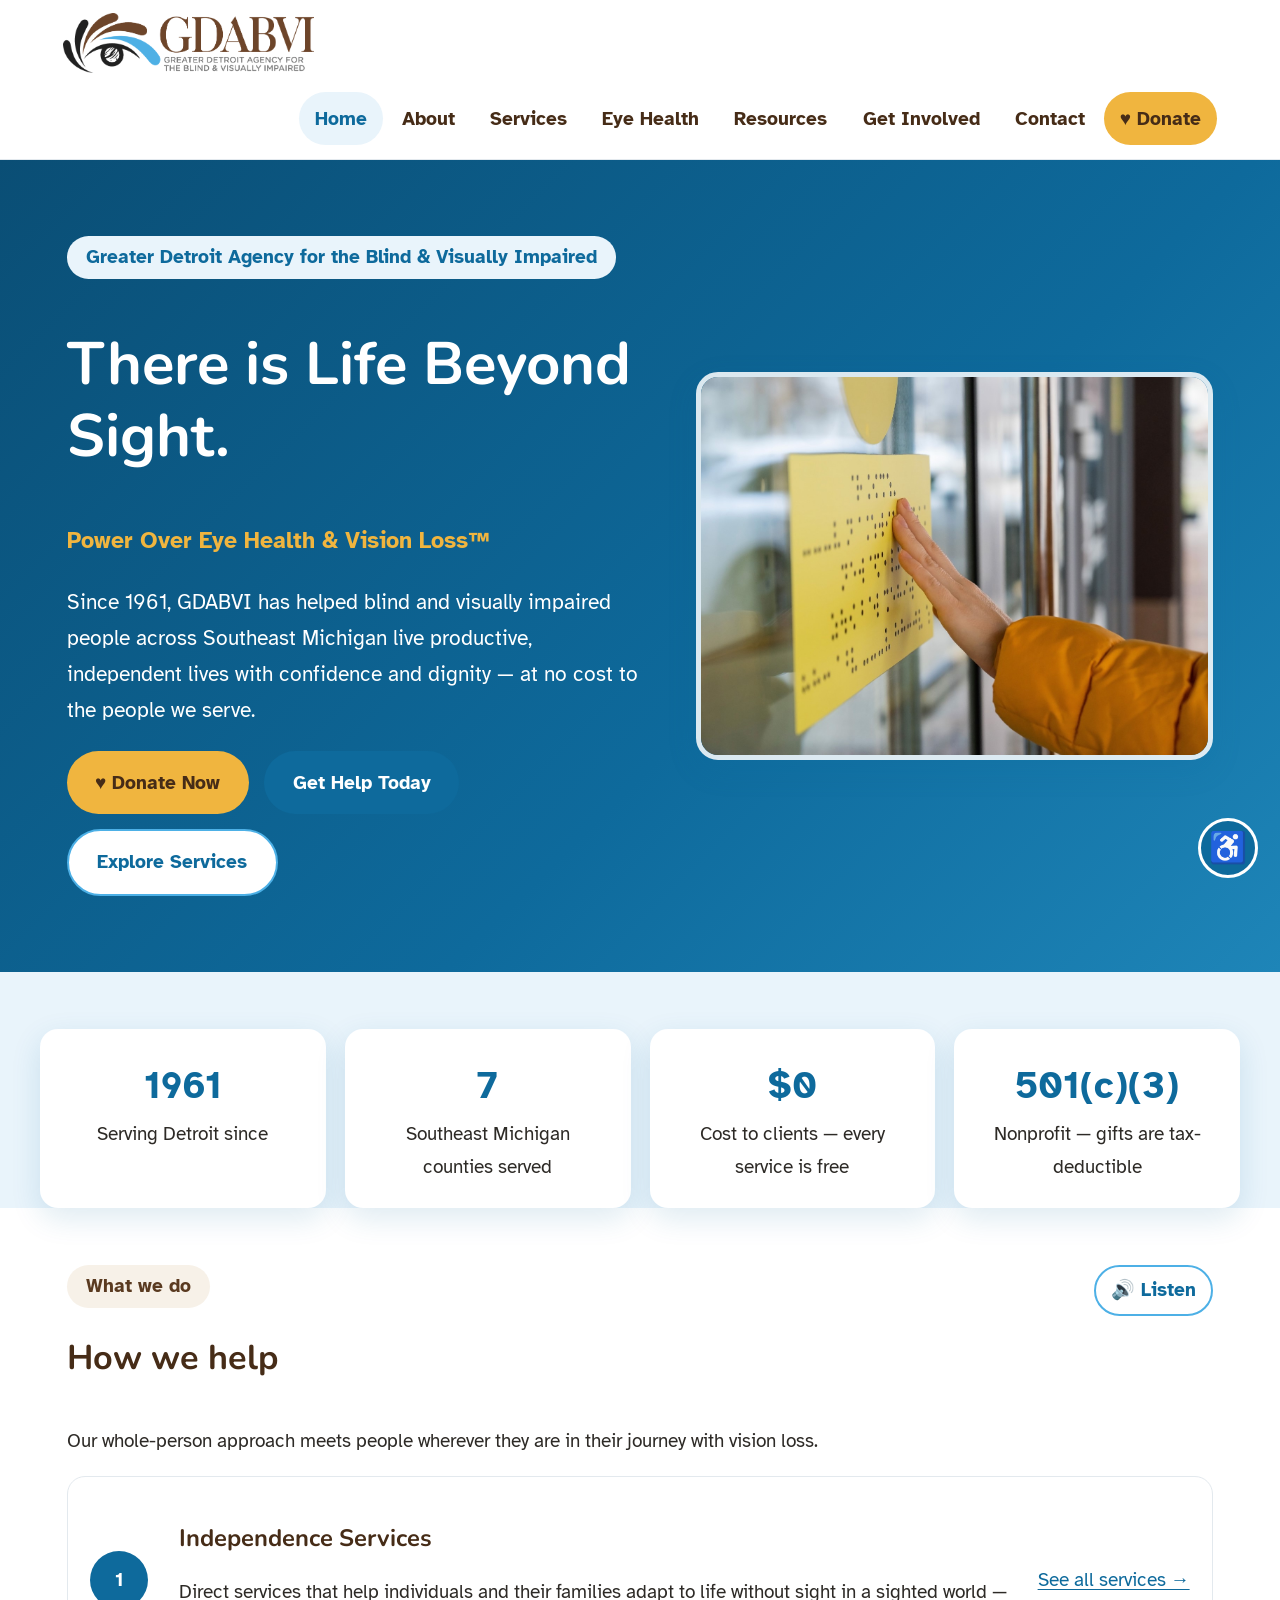
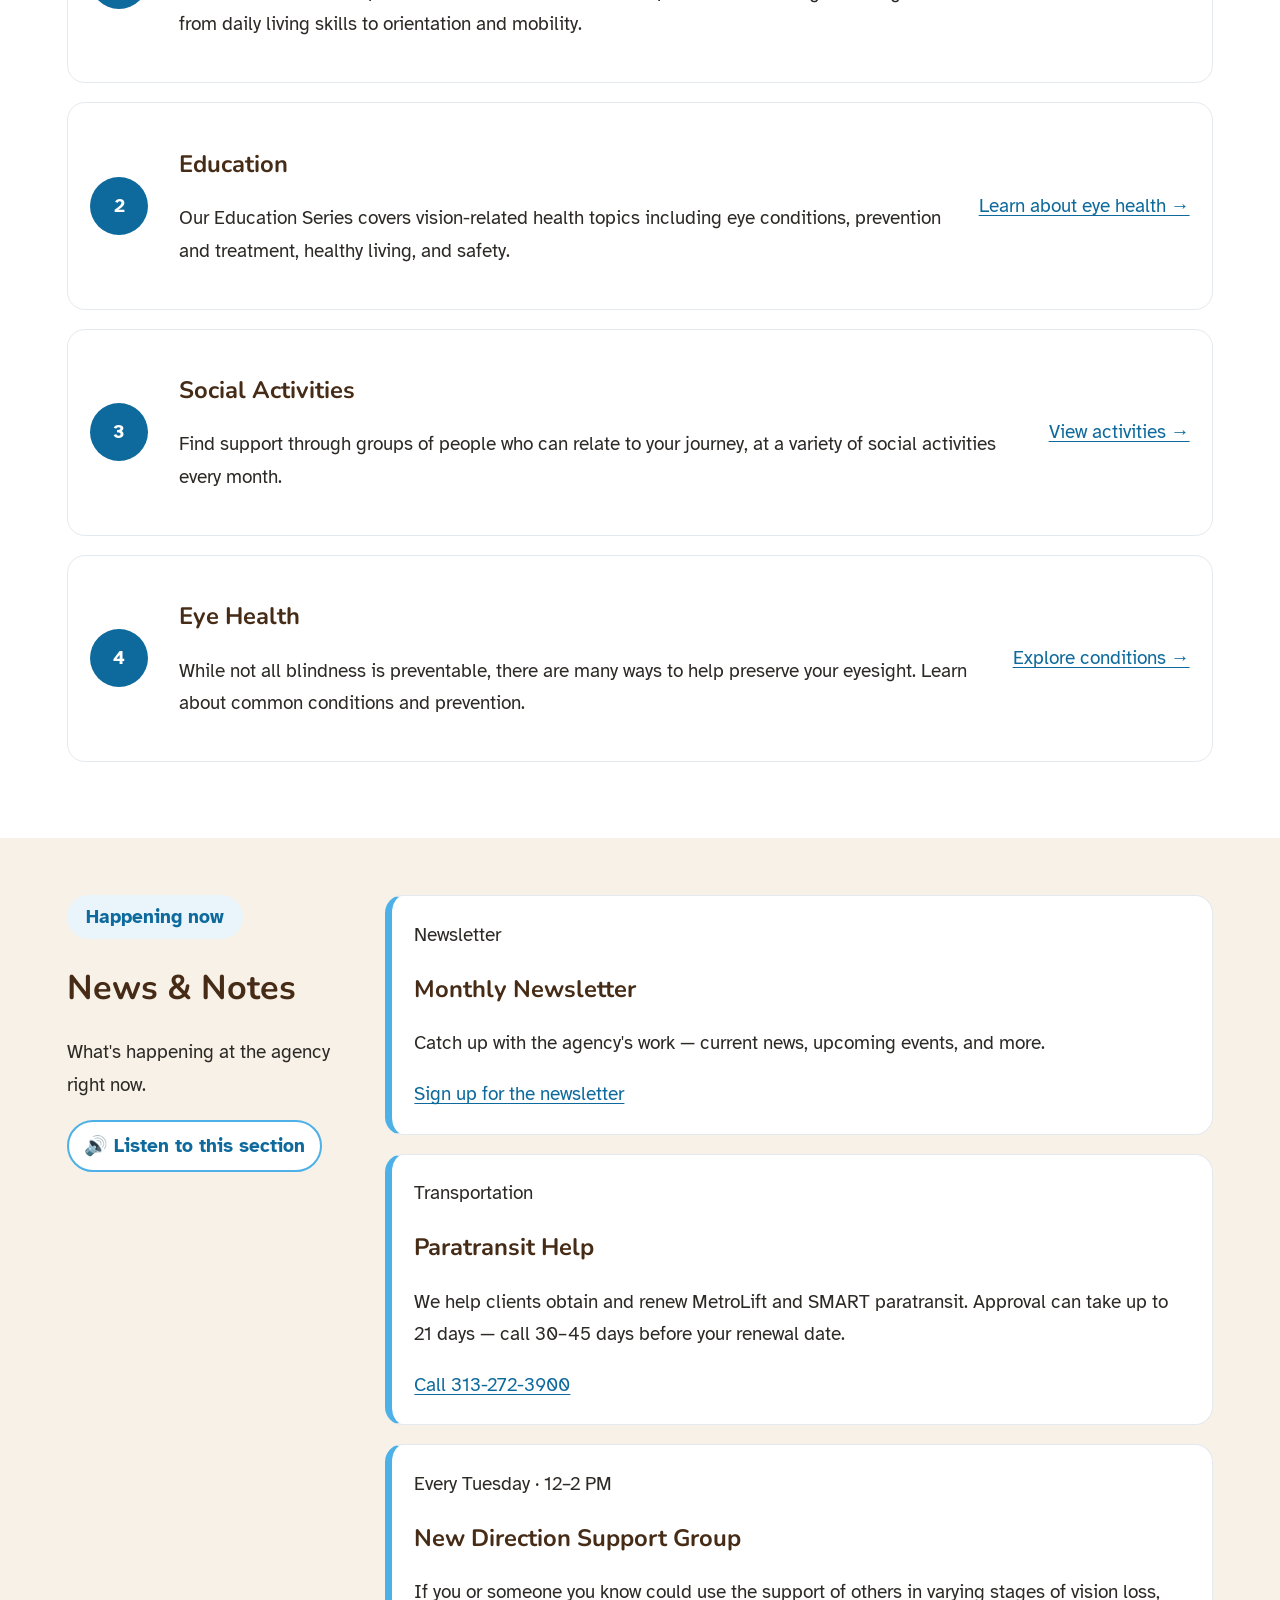
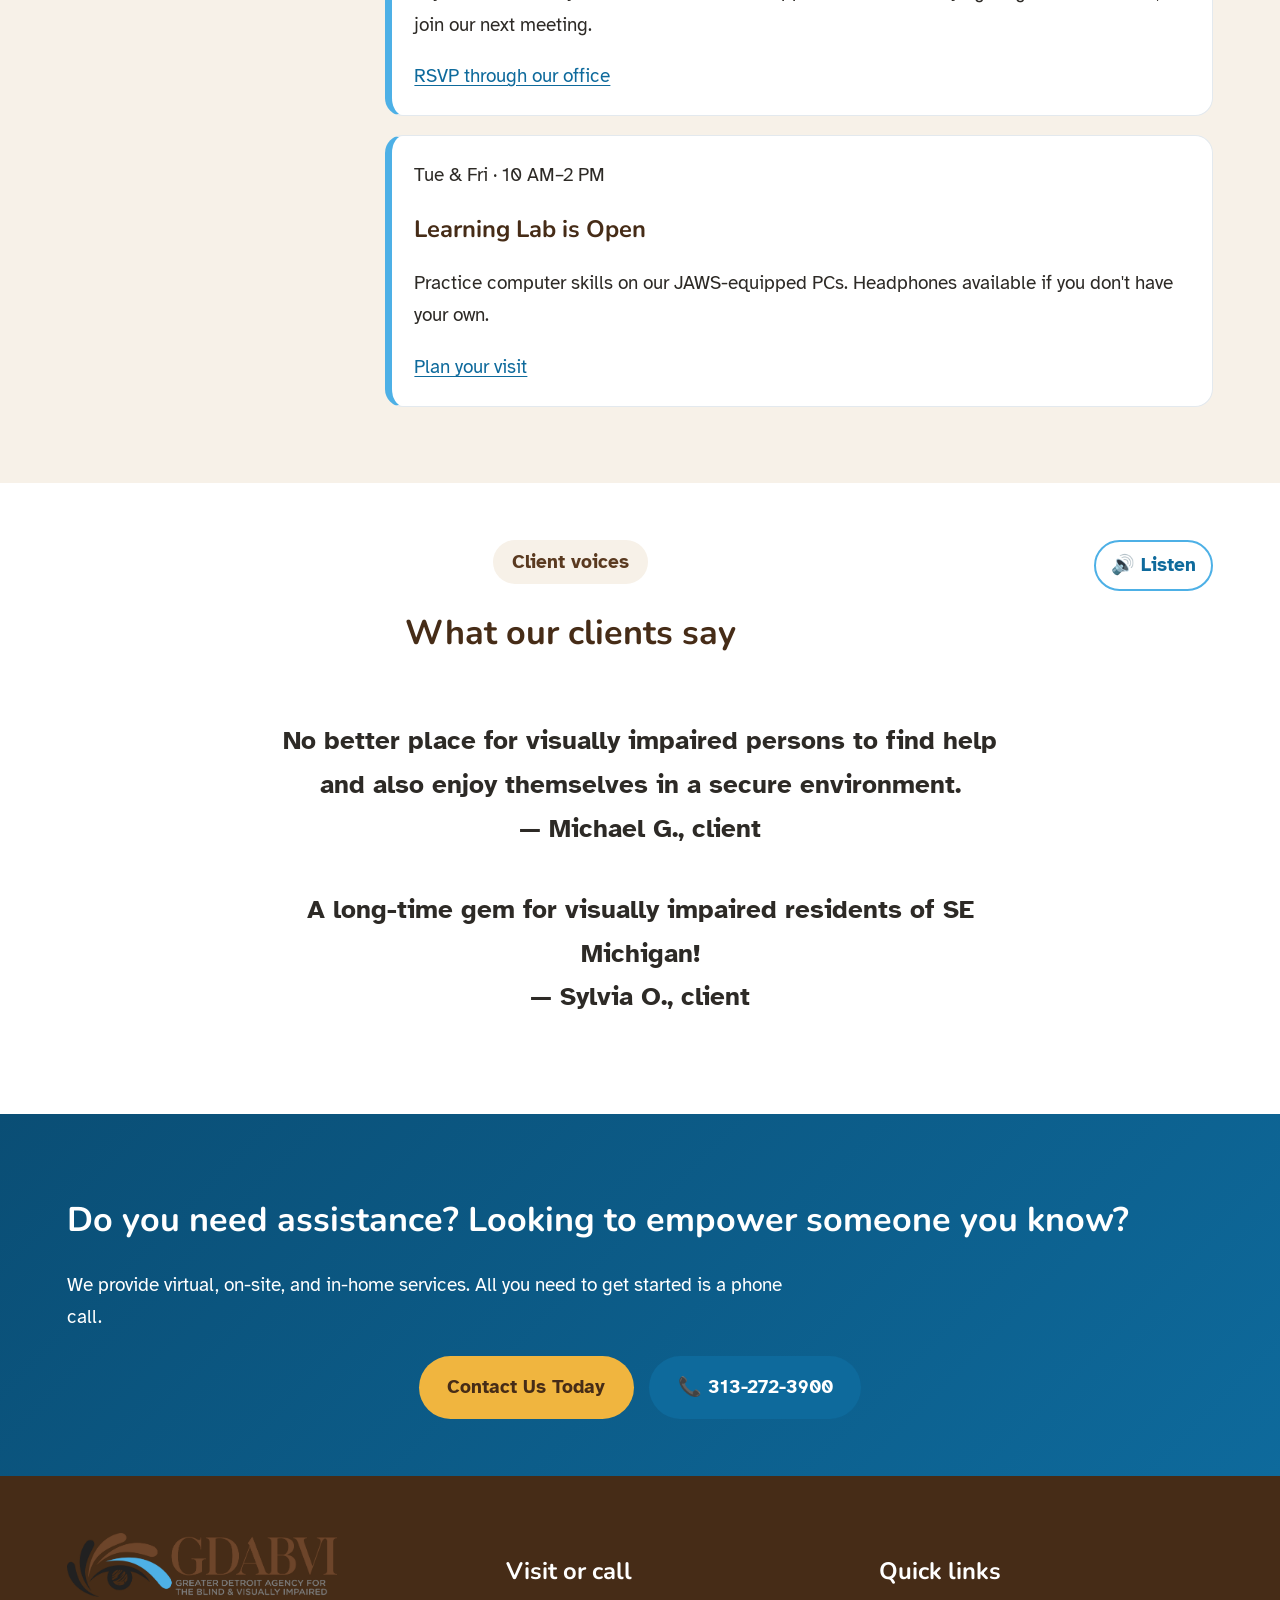
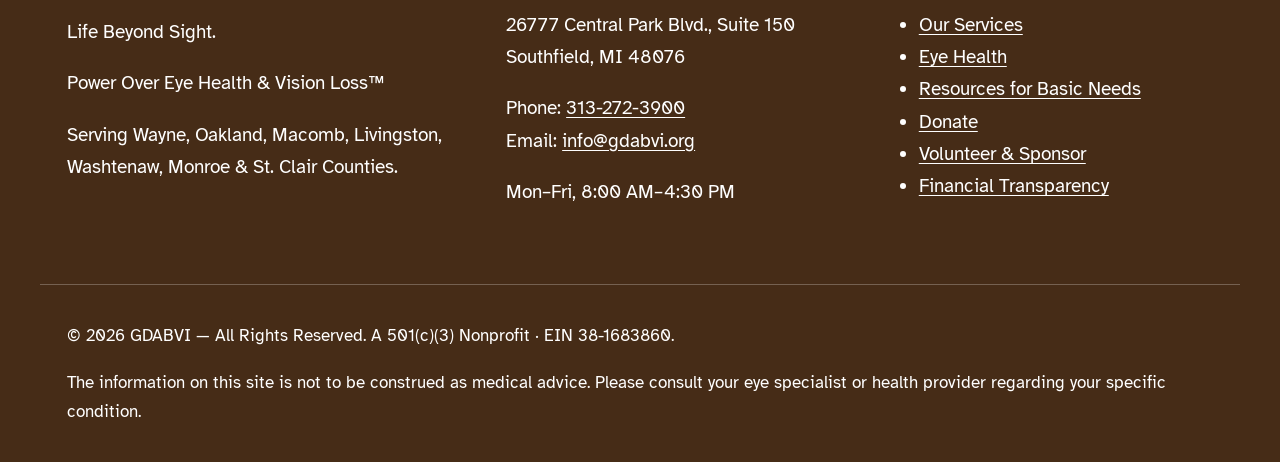
==== commit 49df7c6f: "Replace old GDABVI website with updated redesign" ====
--- a/index.html
+++ b/index.html
@@ -1,17 +1,237 @@
-<!doctype html>
+<!DOCTYPE html>
 <html lang="en">
-  <head>
-    <meta charset="UTF-8" />
-    <meta name="viewport" content="width=device-width, initial-scale=1.0" />
-    <meta
-      name="description"
-      content="Greater Detroit Agency for the Blind and Visually Impaired helps blind and visually impaired people live independent lives with confidence and dignity."
-    />
-    <title>GDABVI | Life Beyond Sight</title>
-    <script type="module" crossorigin src="./assets/index-BLLdKaLo.js"></script>
-    <link rel="stylesheet" crossorigin href="./assets/index-Du0Cpmyk.css">
-  </head>
-  <body>
-    <div id="root"></div>
-  </body>
+<head>
+<meta charset="UTF-8">
+<meta name="viewport" content="width=device-width, initial-scale=1.0">
+<title>Home — GDABVI | Life Beyond Sight</title>
+<meta name="description" content="The Greater Detroit Agency for the Blind & Visually Impaired helps blind and visually impaired people across Southeast Michigan live productive, independent lives. Life Beyond Sight.">
+<link rel="icon" href="images/gdabvi-logo-square.png">
+<link rel="preconnect" href="https://fonts.googleapis.com">
+<link rel="preconnect" href="https://fonts.gstatic.com" crossorigin>
+<link href="https://fonts.googleapis.com/css2?family=Atkinson+Hyperlegible:ital,wght@0,400;0,700;1,400&family=Nunito:wght@700;800;900&display=swap" rel="stylesheet">
+<link rel="stylesheet" href="styles.css">
+</head>
+<body>
+<a class="skip-link" href="#content">Skip to main content</a>
+
+<div class="a11y-bar" role="region" aria-label="Accessibility tools">
+  <span class="bar-label">♿ Accessibility tools</span>
+  <button class="a11y-btn" id="btnListen" aria-pressed="false" title="Read this page aloud">🔊 Listen to this page</button>
+  <button class="a11y-btn" id="btnPause" hidden aria-pressed="false">⏸ Pause</button>
+  <button class="a11y-btn" id="btnStop" hidden>⏹ Stop</button>
+  <button class="a11y-btn" id="fontDown" title="Decrease text size" aria-label="Decrease text size">A−</button>
+  <button class="a11y-btn" id="fontReset" title="Reset text size" aria-label="Reset text size">A</button>
+  <button class="a11y-btn" id="fontUp" title="Increase text size" aria-label="Increase text size">A+</button>
+  <button class="a11y-btn" id="btnContrast" aria-pressed="false" title="Toggle high contrast colors">◐ High contrast</button>
+  <span id="ttsStatus" role="status" aria-live="polite"></span>
+</div>
+
+<header class="site">
+  <div class="header-inner">
+    <a class="logo-link" href="index.html" aria-label="GDABVI home">
+      <img src="images/gdabvi-logo-wide.png" alt="GDABVI logo: Greater Detroit Agency for the Blind and Visually Impaired">
+    </a>
+    <button class="nav-toggle" id="navToggle" aria-expanded="false" aria-controls="mainNav">☰ Menu</button>
+    <nav class="main" id="mainNav" aria-label="Main navigation">
+      <ul>
+        <li><a href="index.html" aria-current="page">Home</a></li>
+        <li><a href="about.html">About</a></li>
+        <li><a href="services.html">Services</a></li>
+        <li><a href="eye-health.html">Eye Health</a></li>
+        <li><a href="resources.html">Resources</a></li>
+        <li><a href="get-involved.html">Get Involved</a></li>
+        <li><a href="contact.html">Contact</a></li>
+        <li><a class="donate-cta" href="https://www.paypal.com/donate/?hosted_button_id=8J7GAGNQ5ZSGS" target="_blank" rel="noopener">♥ Donate</a></li>
+      </ul>
+    </nav>
+  </div>
+</header>
+
+<main id="content">
+
+  <section class="hero" aria-labelledby="home-h1">
+    <div class="wrap">
+      <div>
+        <span class="chip">Greater Detroit Agency for the Blind &amp; Visually Impaired</span>
+        <h1 id="home-h1">There is Life Beyond Sight.</h1>
+        <p class="tagline">Power Over Eye Health &amp; Vision Loss™</p>
+        <p class="lead">Since 1961, GDABVI has helped blind and visually impaired people across Southeast Michigan live productive, independent lives with confidence and dignity — at no cost to the people we serve.</p>
+        <div class="btn-row">
+          <a class="btn primary" href="https://www.paypal.com/donate/?hosted_button_id=8J7GAGNQ5ZSGS" target="_blank" rel="noopener">♥ Donate Now</a>
+          <a class="btn blue" href="contact.html">Get Help Today</a>
+          <a class="btn ghost" href="services.html">Explore Services</a>
+        </div>
+      </div>
+      <div class="hero-img">
+        <img src="images/braille-training.jpg" alt="A person reads a yellow braille sign mounted on a glass door, fingertips resting on the raised dots.">
+      </div>
+    </div>
+    <button class="speak-btn" data-speak="content" style="position:absolute;top:1.2rem;right:1.2rem">🔊 Listen</button>
+  </section>
+
+  <section class="wash-blue" aria-label="GDABVI at a glance" style="padding-top:3rem">
+    <div class="impact">
+      <div class="impact-inner">
+        <div class="impact-card"><div class="num">1961</div><div class="lbl">Serving Detroit since</div></div>
+        <div class="impact-card"><div class="num">7</div><div class="lbl">Southeast Michigan counties served</div></div>
+        <div class="impact-card"><div class="num">$0</div><div class="lbl">Cost to clients — every service is free</div></div>
+        <div class="impact-card"><div class="num">501(c)(3)</div><div class="lbl">Nonprofit — gifts are tax-deductible</div></div>
+      </div>
+    </div>
+  </section>
+
+  <section aria-labelledby="home-services-h">
+    <div class="wrap">
+      <div class="section-head">
+        <div>
+          <span class="chip warm">What we do</span>
+          <h2 id="home-services-h">How we help</h2>
+        </div>
+        <button class="speak-btn" data-speak-section>🔊 Listen</button>
+      </div>
+      <p>Our whole-person approach meets people wherever they are in their journey with vision loss.</p>
+      <div class="feature-list">
+        <div class="feature-item">
+          <div class="fnum" aria-hidden="true">1</div>
+          <div>
+            <h3>Independence Services</h3>
+            <p>Direct services that help individuals and their families adapt to life without sight in a sighted world — from daily living skills to orientation and mobility.</p>
+          </div>
+          <a class="more" href="services.html">See all services →</a>
+        </div>
+        <div class="feature-item">
+          <div class="fnum" aria-hidden="true">2</div>
+          <div>
+            <h3>Education</h3>
+            <p>Our Education Series covers vision-related health topics including eye conditions, prevention and treatment, healthy living, and safety.</p>
+          </div>
+          <a class="more" href="eye-health.html">Learn about eye health →</a>
+        </div>
+        <div class="feature-item">
+          <div class="fnum" aria-hidden="true">3</div>
+          <div>
+            <h3>Social Activities</h3>
+            <p>Find support through groups of people who can relate to your journey, at a variety of social activities every month.</p>
+          </div>
+          <a class="more" href="services.html">View activities →</a>
+        </div>
+        <div class="feature-item">
+          <div class="fnum" aria-hidden="true">4</div>
+          <div>
+            <h3>Eye Health</h3>
+            <p>While not all blindness is preventable, there are many ways to help preserve your eyesight. Learn about common conditions and prevention.</p>
+          </div>
+          <a class="more" href="eye-health.html">Explore conditions →</a>
+        </div>
+      </div>
+    </div>
+  </section>
+
+  <section class="wash-sand" aria-labelledby="home-news-h">
+    <div class="wrap">
+      <div class="news-board">
+        <div class="board-intro">
+          <span class="chip">Happening now</span>
+          <h2 id="home-news-h">News &amp; Notes</h2>
+          <p>What's happening at the agency right now.</p>
+          <button class="speak-btn" data-speak-section>🔊 Listen to this section</button>
+        </div>
+        <div>
+          <div class="news-item">
+            <span class="tag">Newsletter</span>
+            <h3>Monthly Newsletter</h3>
+            <p>Catch up with the agency's work — current news, upcoming events, and more.</p>
+            <a href="https://visitor.constantcontact.com/manage/optin/ea?v=001hTSvaCrbOrj-fwZoDs5vEGvQlSquaxKSk2vYvCDI8X-TI2eva-4YNqfkCI9GB8QW7FhCGtZUGPBHq-j4U4AFY_mUaiuIDgky" target="_blank" rel="noopener">Sign up for the newsletter</a>
+          </div>
+          <div class="news-item">
+            <span class="tag">Transportation</span>
+            <h3>Paratransit Help</h3>
+            <p>We help clients obtain and renew MetroLift and SMART paratransit. Approval can take up to 21 days — call 30–45 days before your renewal date.</p>
+            <a href="tel:3132723900">Call 313-272-3900</a>
+          </div>
+          <div class="news-item">
+            <span class="tag">Every Tuesday · 12–2 PM</span>
+            <h3>New Direction Support Group</h3>
+            <p>If you or someone you know could use the support of others in varying stages of vision loss, join our next meeting.</p>
+            <a href="contact.html">RSVP through our office</a>
+          </div>
+          <div class="news-item">
+            <span class="tag">Tue &amp; Fri · 10 AM–2 PM</span>
+            <h3>Learning Lab is Open</h3>
+            <p>Practice computer skills on our JAWS-equipped PCs. Headphones available if you don't have your own.</p>
+            <a href="contact.html">Plan your visit</a>
+          </div>
+        </div>
+      </div>
+    </div>
+  </section>
+
+  <section aria-labelledby="home-quotes-h">
+    <div class="wrap">
+      <div class="section-head" style="justify-content:center;text-align:center">
+        <div style="flex:1">
+          <span class="chip warm">Client voices</span>
+          <h2 id="home-quotes-h">What our clients say</h2>
+        </div>
+        <button class="speak-btn" data-speak-section>🔊 Listen</button>
+      </div>
+      <blockquote class="pullquote">
+        No better place for visually impaired persons to find help and also enjoy themselves in a secure environment.
+        <footer>— Michael G., client</footer>
+      </blockquote>
+      <blockquote class="pullquote echo">
+        A long-time gem for visually impaired residents of SE Michigan!
+        <footer>— Sylvia O., client</footer>
+      </blockquote>
+    </div>
+  </section>
+
+  <section class="cta-band" aria-labelledby="home-cta-h">
+    <div class="wrap">
+      <h2 id="home-cta-h">Do you need assistance? Looking to empower someone you know?</h2>
+      <p style="max-width:60ch">We provide virtual, on-site, and in-home services. All you need to get started is a phone call.</p>
+      <div class="btn-row" style="justify-content:center">
+        <a class="btn primary" href="contact.html">Contact Us Today</a>
+        <a class="btn blue" href="tel:3132723900">📞 313-272-3900</a>
+      </div>
+    </div>
+  </section>
+
+</main>
+
+<footer class="site">
+  <div class="wrap">
+    <div>
+      <img src="images/gdabvi-logo-wide.png" alt="" style="max-width:270px;margin-bottom:.8rem">
+      <p class="foot-tag">Life Beyond Sight.</p>
+      <p>Power Over Eye Health &amp; Vision Loss™</p>
+      <p>Serving Wayne, Oakland, Macomb, Livingston, Washtenaw, Monroe &amp; St. Clair Counties.</p>
+    </div>
+    <div>
+      <h3>Visit or call</h3>
+      <p>26777 Central Park Blvd., Suite 150<br>Southfield, MI 48076</p>
+      <p>Phone: <a href="tel:3132723900">313-272-3900</a><br>
+      Email: <a href="mailto:info@gdabvi.org">info@gdabvi.org</a></p>
+      <p>Mon–Fri, 8:00 AM–4:30 PM</p>
+    </div>
+    <div>
+      <h3>Quick links</h3>
+      <ul>
+        <li><a href="services.html">Our Services</a></li>
+        <li><a href="eye-health.html">Eye Health</a></li>
+        <li><a href="resources.html">Resources for Basic Needs</a></li>
+        <li><a href="https://www.paypal.com/donate/?hosted_button_id=8J7GAGNQ5ZSGS" target="_blank" rel="noopener">Donate</a></li>
+        <li><a href="get-involved.html">Volunteer &amp; Sponsor</a></li>
+        <li><a href="https://www.guidestar.org/profile/38-1683860" target="_blank" rel="noopener">Financial Transparency</a></li>
+      </ul>
+    </div>
+  </div>
+  <div class="foot-legal">
+    <p>© 2026 GDABVI — All Rights Reserved. A 501(c)(3) Nonprofit · EIN 38-1683860.</p>
+    <p>The information on this site is not to be construed as medical advice. Please consult your eye specialist or health provider regarding your specific condition.</p>
+  </div>
+</footer>
+
+<script src="script.js"></script>
+</body>
 </html>
--- a/styles.css
+++ b/styles.css
@@ -0,0 +1 @@
+:root{--brown:#5a3a20;--deep:#462c17;--blue:#0e6a9c;--sky:#4db0e6;--wash:#e9f4fb;--sand:#f7f1e8;--ink:#2d2a26;--white:#fff;--line:#e3e9ee;--gold:#f0b53f;--fs:19px;--r:22px;--shadow:0 10px 30px rgba(14,106,156,.14)}*{box-sizing:border-box}html{font-size:var(--fs);scroll-behavior:smooth}body{margin:0;font-family:'Atkinson Hyperlegible',Arial,sans-serif;color:var(--ink);line-height:1.7;background:#fff}h1,h2,h3{font-family:'Nunito',sans-serif;color:var(--deep);line-height:1.2}h1{font-size:2.6rem}h2{font-size:1.8rem}h3{font-size:1.25rem}a{color:var(--blue);text-underline-offset:3px}img{max-width:100%;display:block}.skip-link{position:absolute;left:-9999px}.skip-link:focus{left:0;z-index:999;background:#fff;padding:1rem}.wrap{max-width:1200px;margin:auto;padding:3rem 1.4rem}.narrow{max-width:860px}.wash-blue{background:var(--wash)}.wash-sand{background:var(--sand)}.chip{display:inline-block;padding:.3rem 1rem;border-radius:999px;background:var(--wash);color:var(--blue);font-weight:800}.chip.warm{background:var(--sand);color:var(--brown)}header.site{position:sticky;top:0;z-index:100;background:#fff;border-bottom:1px solid var(--line)}.header-inner{max-width:1200px;margin:auto;padding:.7rem 1.2rem;display:flex;align-items:center;gap:1rem;flex-wrap:wrap}.logo-link img{height:60px;width:auto}nav.main{margin-left:auto}nav.main ul{display:flex;align-items:center;gap:.15rem;list-style:none;margin:0;padding:0}nav.main li{margin:0}nav.main a{display:block;text-decoration:none;padding:.55rem .85rem;border-radius:999px;color:var(--deep);font-weight:700}nav.main a:hover,nav.main a[aria-current=page]{background:var(--wash);color:var(--blue)}.donate-cta{background:var(--gold)!important;color:var(--deep)!important}.nav-toggle{display:none;border:0;border-radius:999px;background:var(--blue);color:#fff;padding:.6rem 1rem;font-weight:800}.hero{background:linear-gradient(135deg,#0a4e75,#0e6a9c 60%,#1e85b8);color:#fff}.hero .wrap{display:grid;grid-template-columns:1.05fr .95fr;gap:3rem;align-items:center;padding-top:4rem;padding-bottom:4rem}.hero h1{font-size:3.15rem;color:#fff}.hero .tagline{color:var(--gold);font-weight:800;font-size:1.2rem}.hero .lead{font-size:1.12rem}.hero-img img,.svc-img img{border-radius:var(--r);box-shadow:var(--shadow);width:100%;object-fit:cover}.hero-img img{aspect-ratio:4/3;border:5px solid rgba(255,255,255,.85)}.btn-row{display:flex;flex-wrap:wrap;gap:.8rem;margin-top:1.2rem}.btn{display:inline-block;padding:.8rem 1.5rem;border-radius:999px;text-decoration:none;font-weight:800}.btn.primary{background:var(--gold);color:var(--deep)}.btn.blue{background:var(--blue);color:#fff}.btn.ghost{border:2px solid var(--sky);background:#fff}.impact-inner{max-width:1200px;margin:auto;display:grid;grid-template-columns:repeat(auto-fit,minmax(190px,1fr));gap:1rem}.impact-card{padding:1.3rem;background:#fff;border-radius:18px;text-align:center;box-shadow:var(--shadow)}.impact-card .num{font-size:2rem;font-weight:900;color:var(--blue)}.feature-item{display:grid;grid-template-columns:70px 1fr auto;gap:1rem;align-items:center;padding:1.2rem;margin:1rem 0;border:1px solid var(--line);border-radius:18px}.fnum,.stepnum{display:flex;align-items:center;justify-content:center;border-radius:50%;background:var(--blue);color:#fff;font-weight:900}.fnum{width:58px;height:58px}.section-head{display:flex;justify-content:space-between;gap:1rem;align-items:flex-start;flex-wrap:wrap}.news-board{display:grid;grid-template-columns:280px 1fr;gap:2rem}.news-item,.notice,.give-opt,.person,.contact-panel,.info-box{background:#fff;border:1px solid var(--line);border-radius:18px;padding:1.2rem;margin-bottom:1rem}.news-item{border-left:7px solid var(--sky)}.pullquote{max-width:760px;margin:2rem auto;text-align:center;font-size:1.35rem;font-weight:700}.cta-band{background:linear-gradient(135deg,#0a4e75,#0e6a9c);color:#fff}.cta-band h2{color:#fff}.svc-row{display:grid;grid-template-columns:1fr 1fr;gap:2.5rem;align-items:center;padding:2.3rem 0;border-bottom:1px solid var(--line)}.svc-row.flip .svc-img{order:2}.svc-img img{aspect-ratio:3/2}.steps{list-style:none;margin:1.5rem 0;padding:0}.steps li{position:relative;padding:0 0 1.4rem 3.5rem}.stepnum{position:absolute;left:0;width:2.6rem;height:2.6rem}.team-ribbon,.officer-row,.give-options{display:grid;grid-template-columns:repeat(auto-fit,minmax(220px,1fr));gap:1rem}.member-cols{columns:2}.give-hero{display:grid;grid-template-columns:1fr auto;gap:2rem;align-items:center;padding:2rem;border-radius:var(--r);background:var(--wash)}details.acc{border:1px solid var(--line);border-radius:16px;margin:1rem 0;background:#fff}details.acc summary{cursor:pointer;padding:1rem 1.2rem;font-weight:800}.acc-body{padding:0 1.2rem 1.2rem}.a11y-bar{display:flex;gap:.4rem;align-items:center;flex-wrap:wrap;padding:.4rem 1rem;background:var(--wash)}.a11y-btn,.speak-btn{border:2px solid var(--sky);border-radius:999px;background:#fff;color:var(--blue);padding:.4rem .8rem;font:inherit;font-weight:700;cursor:pointer}.a11y-fab{position:fixed;right:22px;bottom:22px;width:60px;height:60px;border-radius:50%;z-index:400;border:3px solid #fff;background:var(--blue);color:#fff;font-size:1.6rem}.a11y-panel{position:fixed!important;right:22px;bottom:92px;z-index:400;width:min(320px,calc(100vw - 30px));padding:1rem!important;background:#fff!important;border-radius:20px;box-shadow:var(--shadow)}.a11y-panel[hidden]{display:none!important}.sr-only{position:absolute;width:1px;height:1px;overflow:hidden;clip:rect(0,0,0,0)}footer.site{background:var(--deep);color:#fff}footer.site>.wrap{display:grid;grid-template-columns:1.2fr 1fr 1fr;gap:2rem}footer.site h3,footer.site a{color:#fff}.foot-legal{max-width:1200px;margin:auto;padding:1rem 1.4rem;border-top:1px solid rgba(255,255,255,.25);font-size:.9rem}body.high-contrast{background:#000;color:#fff}body.high-contrast *{background-color:#000!important;color:#fff!important;border-color:#fff!important}body.high-contrast a{color:#ffeb3b!important}@media(max-width:900px){.nav-toggle{display:block;margin-left:auto}nav.main{display:none;width:100%;margin:0}nav.main.open{display:block}nav.main ul{flex-direction:column;align-items:stretch}.hero .wrap,.svc-row,.news-board,.give-hero,footer.site>.wrap{grid-template-columns:1fr}.svc-row.flip .svc-img{order:0}.feature-item{grid-template-columns:55px 1fr}.feature-item .more{grid-column:2}.member-cols{columns:1}}
